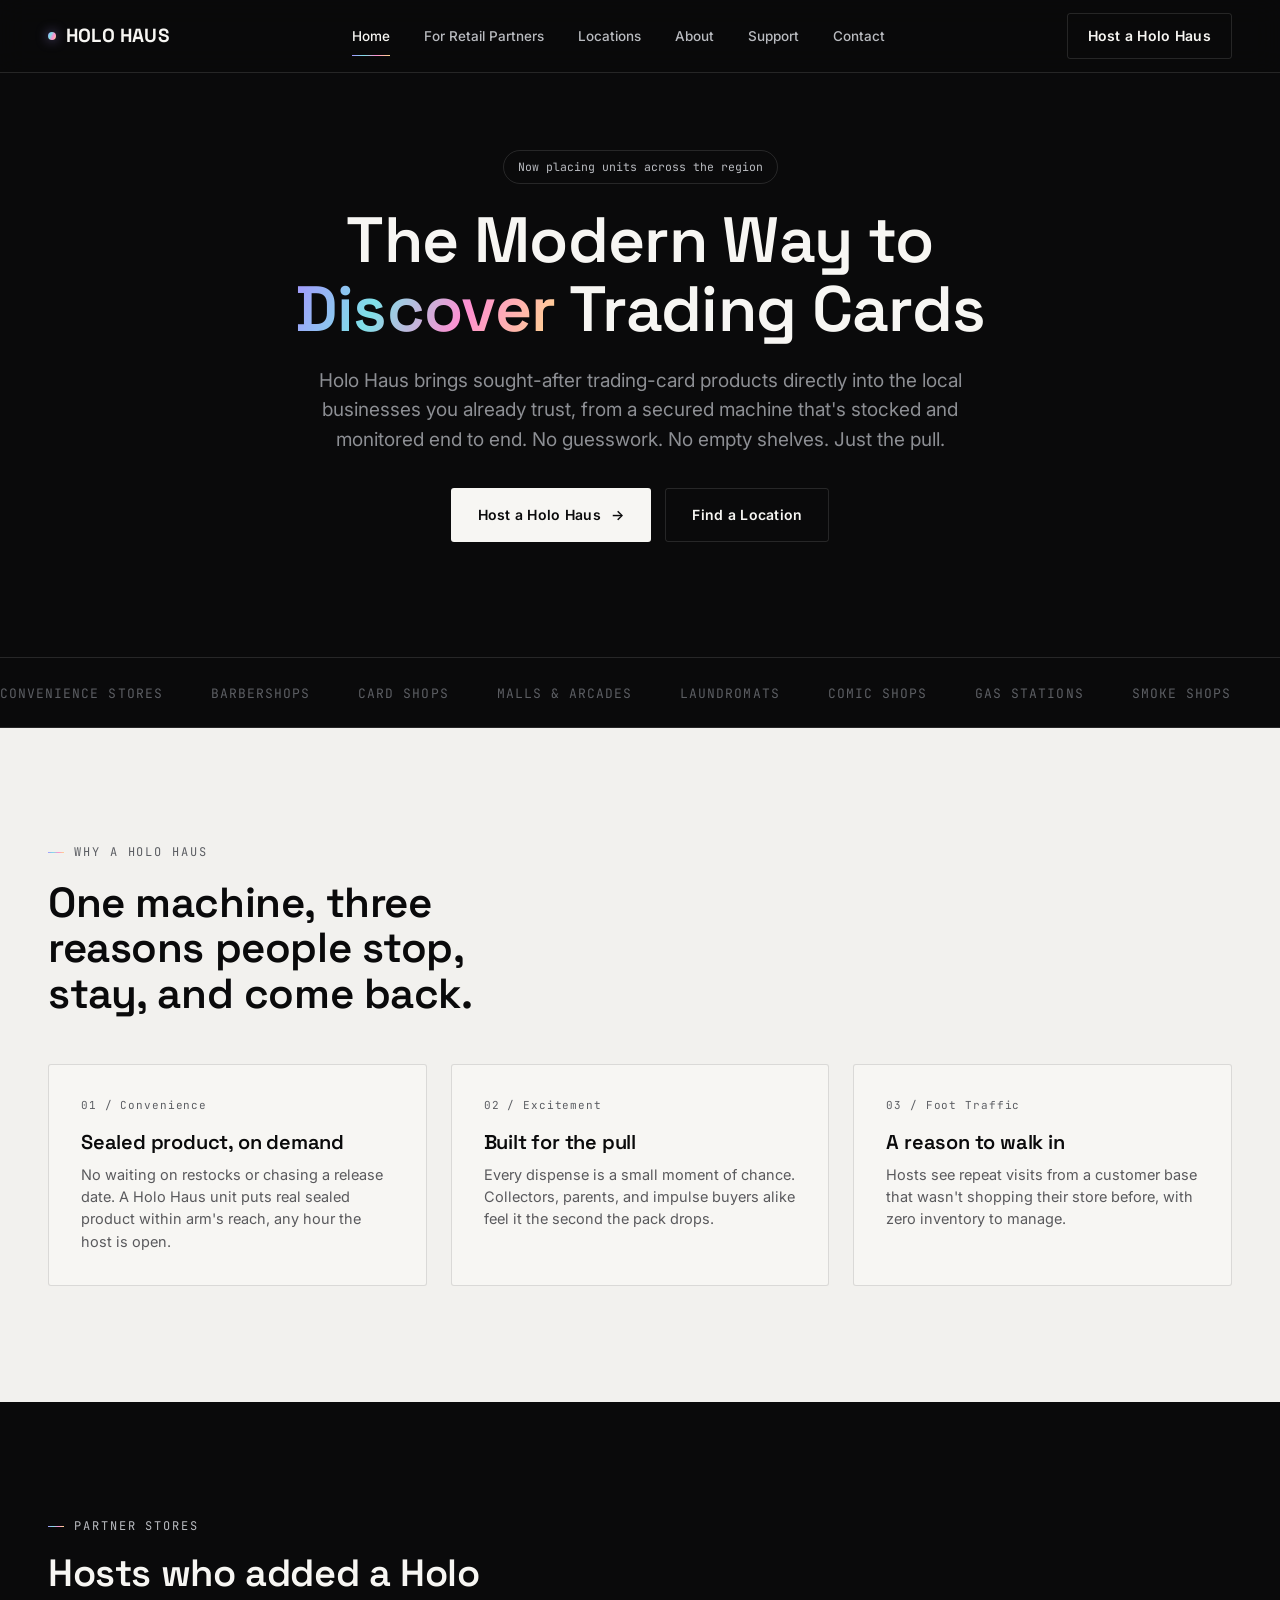
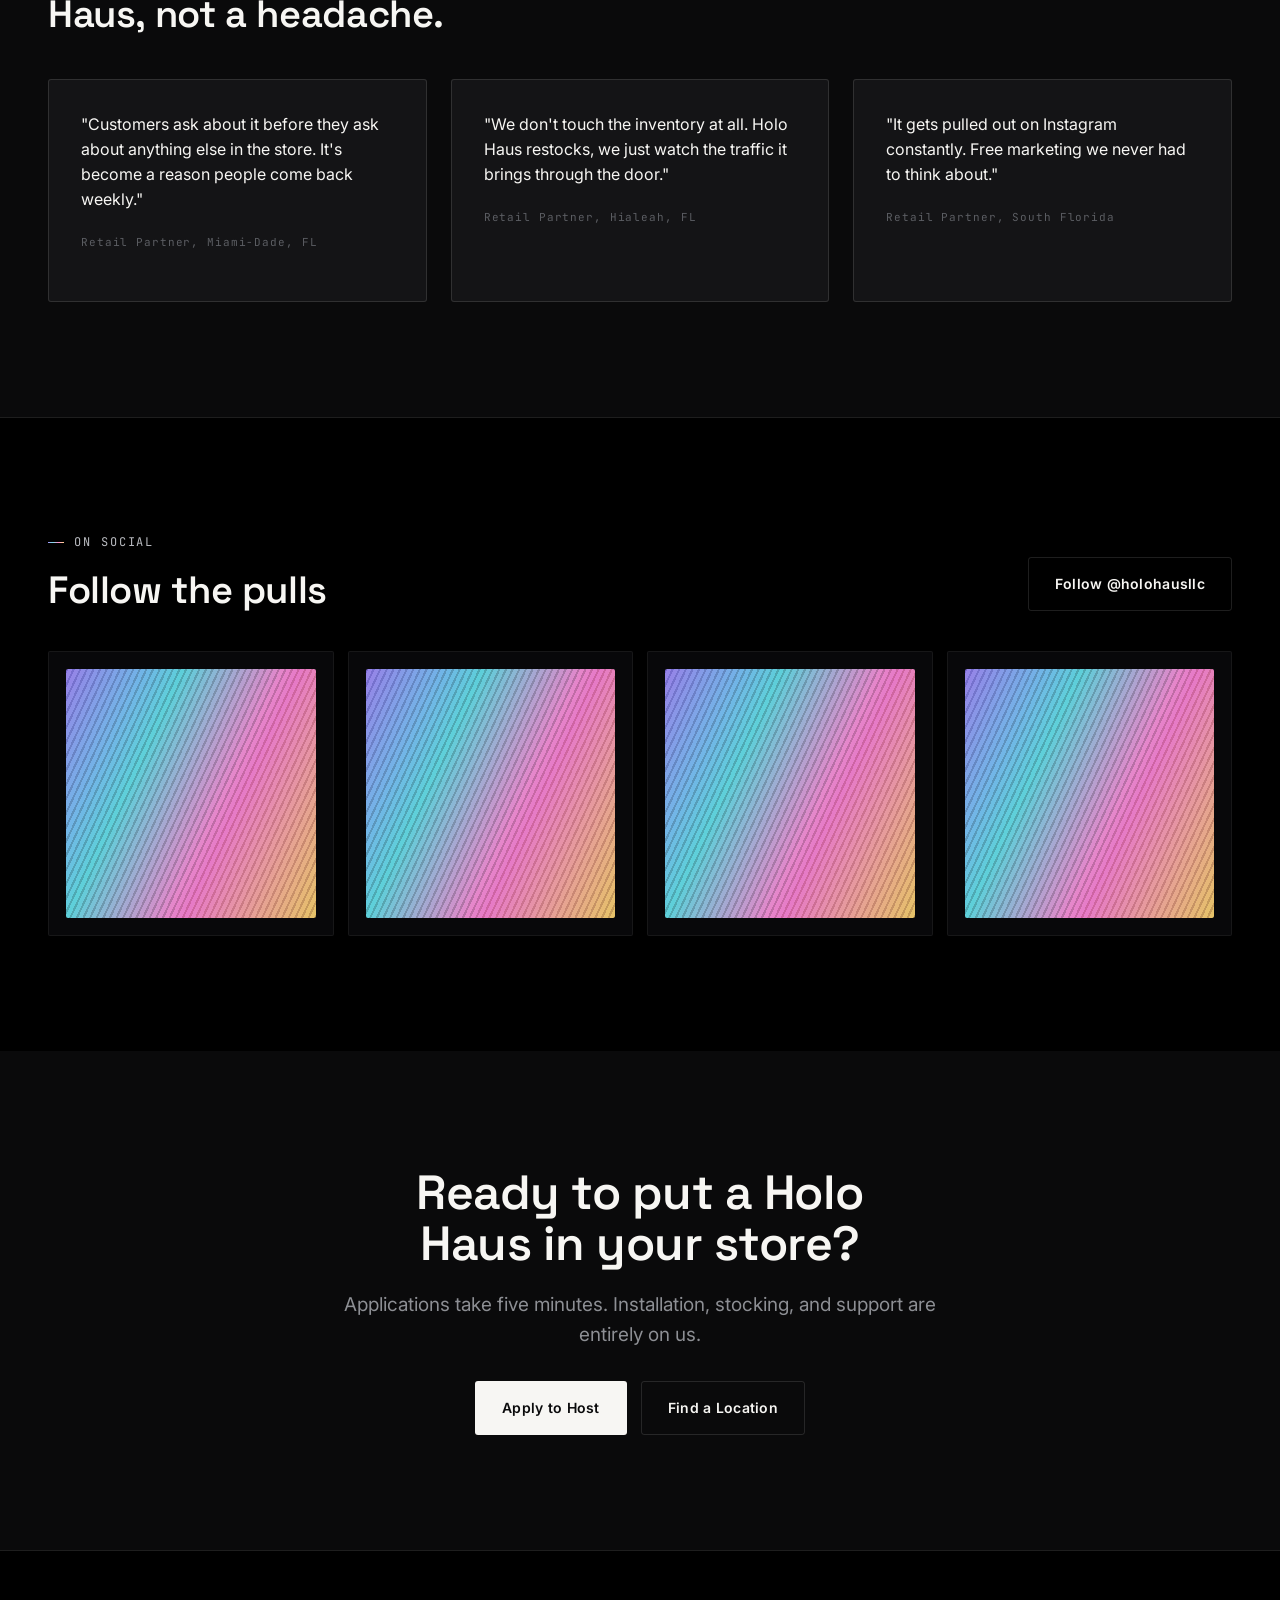
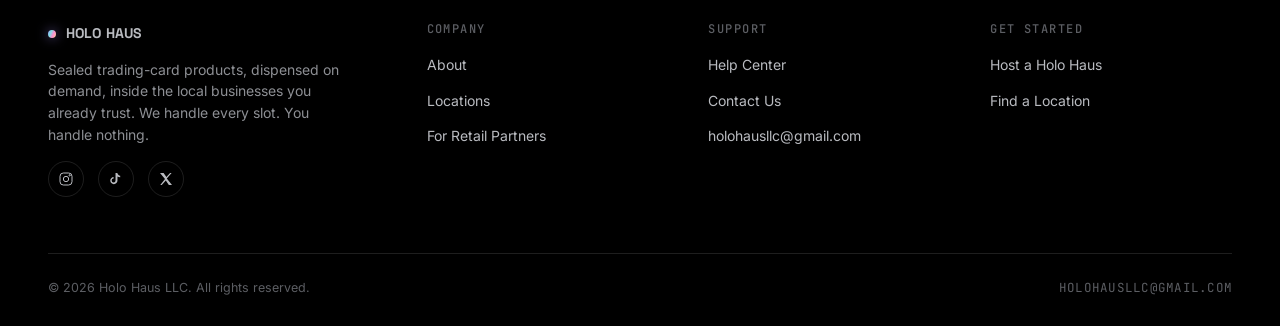
==== index.html @ e22b62ea "Add files via upload" ====
<!DOCTYPE html>
<html lang="en">
<head>
<meta charset="UTF-8">
<meta name="viewport" content="width=device-width, initial-scale=1.0">
<title>Holo Haus | The Modern Way to Discover Trading Cards</title>
<meta name="description" content="Holo Haus installs trading card game vending machines and secured display cases inside trusted local businesses. We handle inventory, restocking, marketing, and support, you host the excitement.">
<link rel="stylesheet" href="styles.css">
</head>
<body>

<header class="nav">
  <div class="container">
    <a href="index.html" class="logo"><span class="dot"></span>HOLO HAUS</a>
    <nav class="nav-links" id="navLinks">
      <a href="index.html" class="active">Home</a>
      <a href="retail-partners.html">For Retail Partners</a>
      <a href="locations.html">Locations</a>
      <a href="about.html">About</a>
      <a href="support.html">Support</a>
      <a href="contact.html">Contact</a>
    </nav>
    <div class="nav-cta">
      <a href="retail-partners.html" class="btn btn-ghost">Host a Holo Haus</a>
      <button class="nav-toggle" aria-label="Toggle menu" aria-expanded="false">
        <svg viewBox="0 0 24 24" fill="none" stroke="currentColor" stroke-width="1.6"><line x1="3" y1="6" x2="21" y2="6"/><line x1="3" y1="12" x2="21" y2="12"/><line x1="3" y1="18" x2="21" y2="18"/></svg>
      </button>
    </div>
  </div>
</header>

<!-- HERO -->
<section class="section" style="padding-top:150px;">
  <div class="container" style="max-width:840px; text-align:center;">
    <div class="reveal in" style="display:flex; flex-direction:column; align-items:center;">
      <div class="tag-pill">Now placing units across the region</div>
      <h1 style="font-size:clamp(38px,5.2vw,64px); margin-top:22px;">The Modern Way to <span class="grad-text">Discover</span> Trading Cards</h1>
      <p class="lede" style="margin-top:22px; text-align:center; max-width:56ch;">Holo Haus brings sought-after trading-card products directly into the local businesses you already trust, from a secured machine that's stocked and monitored end to end. No guesswork. No empty shelves. Just the pull.</p>
      <div class="btn-row" style="margin-top:34px; justify-content:center;">
        <a href="retail-partners.html" class="btn btn-primary">Host a Holo Haus <span class="btn-arrow">→</span></a>
        <a href="locations.html" class="btn btn-ghost">Find a Location</a>
      </div>
    </div>
  </div>
</section>

<div class="marquee">
  <div class="marquee-track">
    <span>Convenience Stores</span><span>Barbershops</span><span>Card Shops</span><span>Malls &amp; Arcades</span><span>Laundromats</span><span>Comic Shops</span><span>Gas Stations</span><span>Smoke Shops</span>
    <span>Convenience Stores</span><span>Barbershops</span><span>Card Shops</span><span>Malls &amp; Arcades</span><span>Laundromats</span><span>Comic Shops</span><span>Gas Stations</span><span>Smoke Shops</span>
  </div>
</div>

<!-- WHY HOLO HAUS -->
<section class="section section-light">
  <div class="container">
    <div class="eyebrow">Why a Holo Haus</div>
    <h2 style="font-size:clamp(28px,3.6vw,42px); max-width:16ch;">One machine, three reasons people stop, stay, and come back.</h2>
    <div class="grid-3 reveal" style="margin-top:48px;">
      <div class="foil-card">
        <span class="tag">01 / Convenience</span>
        <h3>Sealed product, on demand</h3>
        <p>No waiting on restocks or chasing a release date. A Holo Haus unit puts real sealed product within arm's reach, any hour the host is open.</p>
      </div>
      <div class="foil-card">
        <span class="tag">02 / Excitement</span>
        <h3>Built for the pull</h3>
        <p>Every dispense is a small moment of chance. Collectors, parents, and impulse buyers alike feel it the second the pack drops.</p>
      </div>
      <div class="foil-card">
        <span class="tag">03 / Foot Traffic</span>
        <h3>A reason to walk in</h3>
        <p>Hosts see repeat visits from a customer base that wasn't shopping their store before, with zero inventory to manage.</p>
      </div>
    </div>
  </div>
</section>

<!-- TESTIMONIALS -->
<section class="section">
  <div class="container">
    <div class="eyebrow">Partner stores</div>
    <h2 style="font-size:clamp(26px,3.2vw,38px); max-width:20ch;">Hosts who added a Holo Haus, not a headache.</h2>
    <div class="grid-3 reveal" style="margin-top:44px;">
      <div class="foil-card">
        <p style="font-size:16px; color:var(--white);">"Customers ask about it before they ask about anything else in the store. It's become a reason people come back weekly."</p>
        <div class="tag" style="margin-top:22px;">Retail Partner, Miami-Dade, FL</div>
      </div>
      <div class="foil-card">
        <p style="font-size:16px; color:var(--white);">"We don't touch the inventory at all. Holo Haus restocks, we just watch the traffic it brings through the door."</p>
        <div class="tag" style="margin-top:22px;">Retail Partner, Hialeah, FL</div>
      </div>
      <div class="foil-card">
        <p style="font-size:16px; color:var(--white);">"It gets pulled out on Instagram constantly. Free marketing we never had to think about."</p>
        <div class="tag" style="margin-top:22px;">Retail Partner, South Florida</div>
      </div>
    </div>
  </div>
</section>

<!-- SOCIAL -->
<section class="section section-deep hairline">
  <div class="container">
    <div style="display:flex; justify-content:space-between; align-items:flex-end; gap:24px; flex-wrap:wrap;">
      <div>
        <div class="eyebrow">On social</div>
        <h2 style="font-size:clamp(26px,3.2vw,38px);">Follow the pulls</h2>
      </div>
      <a href="https://www.instagram.com/holohausllc" target="_blank" rel="noopener" class="btn btn-ghost">Follow @holohausllc</a>
    </div>
    <div class="grid-4" style="margin-top:40px; gap:14px;">
      <div class="vend-slot" style="aspect-ratio:1;"><div class="card"></div></div>
      <div class="vend-slot" style="aspect-ratio:1;"><div class="card"></div></div>
      <div class="vend-slot" style="aspect-ratio:1;"><div class="card"></div></div>
      <div class="vend-slot" style="aspect-ratio:1;"><div class="card"></div></div>
    </div>
  </div>
</section>

<!-- CTA -->
<section class="section">
  <div class="container" style="text-align:center;">
    <h2 style="font-size:clamp(30px,4vw,48px); max-width:18ch; margin:0 auto;">Ready to put a Holo Haus in your store?</h2>
    <p class="lede" style="margin:20px auto 0; text-align:center;">Applications take five minutes. Installation, stocking, and support are entirely on us.</p>
    <div class="btn-row" style="justify-content:center; margin-top:32px;">
      <a href="retail-partners.html" class="btn btn-primary">Apply to Host</a>
      <a href="locations.html" class="btn btn-ghost">Find a Location</a>
    </div>
  </div>
</section>

<footer class="footer">
  <div class="container">
    <div class="footer-grid">
      <div class="footer-brand">
        <a href="index.html" class="logo"><span class="dot"></span>HOLO HAUS</a>
        <p>Sealed trading-card products, dispensed on demand, inside the local businesses you already trust. We handle every slot. You handle nothing.</p>
        <div class="footer-social">
          <a href="https://www.instagram.com/holohausllc" target="_blank" rel="noopener" aria-label="Instagram"><svg viewBox="0 0 24 24" fill="none" stroke="currentColor" stroke-width="1.5"><rect x="3" y="3" width="18" height="18" rx="5"/><circle cx="12" cy="12" r="4"/><circle cx="17.5" cy="6.5" r="1"/></svg></a>
          <a href="#" aria-label="TikTok"><svg viewBox="0 0 24 24" fill="currentColor"><path d="M14 3c.5 2.3 2 3.8 4.3 4v2.4c-1.5 0-2.9-.4-4.1-1.2v6.1c0 3-2.4 5.4-5.4 5.4S3.4 17.3 3.4 14.3c0-2.9 2.2-5.2 5-5.4v2.5a2.9 2.9 0 1 0 2.9 2.9V3H14z"/></svg></a>
          <a href="#" aria-label="X"><svg viewBox="0 0 24 24" fill="currentColor"><path d="M3 3l7.5 9.1L3.4 21h2.3l6-6.6 4.6 6.6H21l-7.8-9.6L20.4 3h-2.3l-5.5 6-4.2-6H3z"/></svg></a>
        </div>
      </div>
      <div>
        <h4>Company</h4>
        <ul>
          <li><a href="about.html">About</a></li>
          <li><a href="locations.html">Locations</a></li>
          <li><a href="retail-partners.html">For Retail Partners</a></li>
        </ul>
      </div>
      <div>
        <h4>Support</h4>
        <ul>
          <li><a href="support.html">Help Center</a></li>
          <li><a href="contact.html">Contact Us</a></li>
          <li><a href="mailto:holohausllc@gmail.com">holohausllc@gmail.com</a></li>
        </ul>
      </div>
      <div>
        <h4>Get Started</h4>
        <ul>
          <li><a href="retail-partners.html">Host a Holo Haus</a></li>
          <li><a href="locations.html">Find a Location</a></li>
        </ul>
      </div>
    </div>
    <div class="footer-bottom">
      <span>© 2026 Holo Haus LLC. All rights reserved.</span>
      <span class="mono">HOLOHAUSLLC@GMAIL.COM</span>
    </div>
  </div>
</footer>

<script src="script.js"></script>
</body>
</html>
---- styles.css ----
/* ============================================================
   HOLO HAUS Design System
   Black/white premium collectible-tech palette with
   holographic foil accents used sparingly as light, not color.
   ============================================================ */

@import url('https://fonts.googleapis.com/css2?family=Space+Grotesk:wght@400;500;600;700&family=Inter:wght@400;500;600&family=JetBrains+Mono:wght@400;500&display=swap');

:root{
  --black-deep:#000000;
  --black:#0a0a0b;
  --black-soft:#141416;
  --paper:#f2f1ee;
  --white:#f7f6f3;
  --chrome:#b9bbc0;
  --chrome-dim:#5c5e63;
  --ink-mute:#8d8f94;
  --line:rgba(247,246,243,0.12);
  --line-soft:rgba(10,10,11,0.12);

  --holo-1:#a693ff;
  --holo-2:#7fe0e8;
  --holo-3:#ff8fd1;
  --holo-4:#ffd98a;
  --holo-grad:linear-gradient(115deg,var(--holo-1) 0%,var(--holo-2) 32%,var(--holo-3) 64%,var(--holo-4) 100%);

  --radius:3px;
  --container:1240px;
  --ease:cubic-bezier(.16,.8,.24,1);
}

*{box-sizing:border-box;}
html{scroll-behavior:smooth;}
body{
  margin:0;
  background:var(--black);
  color:var(--white);
  font-family:'Inter',sans-serif;
  font-size:16px;
  line-height:1.55;
  -webkit-font-smoothing:antialiased;
}
img,svg{display:block;max-width:100%;}
a{color:inherit;text-decoration:none;}
ul{list-style:none;margin:0;padding:0;}
button{font-family:inherit;cursor:pointer;}
h1,h2,h3,h4{
  font-family:'Space Grotesk',sans-serif;
  margin:0;
  font-weight:600;
  letter-spacing:-0.01em;
  line-height:1.08;
}
p{margin:0;}

.mono{
  font-family:'JetBrains Mono',monospace;
  letter-spacing:0.02em;
}

@media (prefers-reduced-motion: reduce){
  *{animation-duration:0.001ms !important; animation-iteration-count:1 !important; transition-duration:0.001ms !important; scroll-behavior:auto !important;}
}

/* ---------- layout helpers ---------- */
.container{
  max-width:var(--container);
  margin:0 auto;
  padding:0 28px;
}
.section{
  padding:clamp(64px,9vw,132px) 0;
  position:relative;
}
.section-light{background:var(--paper); color:var(--black);}
.section-light h1,.section-light h2,.section-light h3{color:var(--black);}
.section-deep{background:var(--black-deep);}
.hairline{border-top:1px solid var(--line);}
.section-light + .section-light{border-top:1px solid var(--line-soft);}

.eyebrow{
  font-family:'JetBrains Mono',monospace;
  font-size:12px;
  letter-spacing:0.16em;
  text-transform:uppercase;
  color:var(--chrome);
  display:flex;
  align-items:center;
  gap:10px;
  margin-bottom:18px;
}
.section-light .eyebrow{color:var(--chrome-dim);}
.eyebrow::before{
  content:"";
  width:16px;height:1px;
  background:var(--holo-grad);
  display:inline-block;
}

.grad-text{
  background:var(--holo-grad);
  -webkit-background-clip:text;
  background-clip:text;
  color:transparent;
}

.lede{
  font-size:clamp(16px,1.6vw,19px);
  color:var(--ink-mute);
  max-width:52ch;
}
.section-light .lede{color:#4a4a4d;}

/* ---------- buttons ---------- */
.btn{
  display:inline-flex;
  align-items:center;
  gap:10px;
  padding:15px 26px;
  border-radius:var(--radius);
  font-size:14px;
  font-weight:600;
  letter-spacing:0.02em;
  border:1px solid transparent;
  transition:transform .35s var(--ease), background .35s, border-color .35s, color .35s;
  white-space:nowrap;
}
.btn:hover{transform:translateY(-2px);}
.btn-primary{
  background:var(--white);
  color:var(--black);
}
.btn-primary:hover{background:var(--holo-2);}
.btn-ghost{
  background:transparent;
  color:var(--white);
  border-color:var(--line);
}
.btn-ghost:hover{border-color:var(--chrome);}
.section-light .btn-ghost{color:var(--black); border-color:var(--line-soft);}
.section-light .btn-primary{background:var(--black); color:var(--white);}
.section-light .btn-primary:hover{background:var(--holo-1); color:var(--black);}

.btn-row{display:flex; gap:14px; flex-wrap:wrap;}
.btn-arrow{transition:transform .3s var(--ease);}
.btn:hover .btn-arrow{transform:translateX(3px);}

/* ---------- nav ---------- */
.nav{
  position:fixed; top:0; left:0; right:0; z-index:100;
  background:rgba(10,10,11,0.72);
  backdrop-filter:blur(14px);
  border-bottom:1px solid var(--line);
}
.nav .container{
  display:flex; align-items:center; justify-content:space-between;
  height:72px;
}
.logo{
  font-family:'Space Grotesk',sans-serif;
  font-weight:700;
  font-size:19px;
  letter-spacing:0.01em;
  display:flex; align-items:center; gap:10px;
}
.logo .dot{
  width:8px;height:8px;border-radius:50%;
  background:var(--holo-grad);
  box-shadow:0 0 12px rgba(166,147,255,0.6);
}
.nav-links{display:flex; align-items:center; gap:34px;}
.nav-links a{
  font-size:13.5px; font-weight:500; color:var(--chrome);
  position:relative; padding:4px 0;
  transition:color .25s;
}
.nav-links a:hover, .nav-links a.active{color:var(--white);}
.nav-links a.active::after{
  content:""; position:absolute; left:0; right:0; bottom:-6px; height:1px;
  background:var(--holo-grad);
}
.nav-cta{display:flex; align-items:center; gap:16px;}
.nav .btn{padding:11px 20px;}
.nav-toggle{display:none; background:none; border:none; color:var(--white); padding:8px;}
.nav-toggle svg{width:22px;height:22px;}

@media (max-width:920px){
  .nav-links{
    position:fixed; inset:72px 0 0 0; background:var(--black-deep);
    flex-direction:column; align-items:flex-start; gap:0;
    padding:12px 28px 28px;
    transform:translateY(-8px);
    opacity:0; pointer-events:none;
    transition:opacity .3s var(--ease), transform .3s var(--ease);
    border-top:1px solid var(--line);
  }
  .nav-links.open{opacity:1; pointer-events:auto; transform:translateY(0);}
  .nav-links a{width:100%; padding:15px 0; border-bottom:1px solid var(--line); font-size:16px;}
  .nav-toggle{display:block;}
  .nav-cta .btn-ghost{display:none;}
}

/* ---------- footer ---------- */
.footer{
  background:var(--black-deep);
  border-top:1px solid var(--line);
  padding:72px 0 28px;
}
.footer-grid{
  display:grid;
  grid-template-columns:1.4fr 1fr 1fr 1fr;
  gap:40px;
  padding-bottom:56px;
}
.footer-brand p{color:var(--ink-mute); font-size:14px; max-width:34ch; margin-top:14px;}
.footer h4{
  font-family:'JetBrains Mono',monospace; font-size:12px;
  letter-spacing:0.12em; text-transform:uppercase; color:var(--chrome-dim);
  margin-bottom:16px; font-weight:500;
}
.footer ul li{margin-bottom:11px;}
.footer a{font-size:14px; color:var(--chrome); transition:color .2s;}
.footer a:hover{color:var(--white);}
.footer-social{display:flex; gap:14px; margin-top:16px;}
.footer-social a{
  width:36px;height:36px; display:flex; align-items:center; justify-content:center;
  border:1px solid var(--line); border-radius:50%; transition:border-color .2s, background .2s;
}
.footer-social a:hover{border-color:var(--chrome); background:var(--black-soft);}
.footer-social svg{width:16px;height:16px;}
.footer-bottom{
  display:flex; justify-content:space-between; align-items:center;
  padding-top:24px; border-top:1px solid var(--line);
  font-size:12.5px; color:var(--chrome-dim); flex-wrap:wrap; gap:10px;
}
@media (max-width:820px){
  .footer-grid{grid-template-columns:1fr 1fr; row-gap:36px;}
}
@media (max-width:520px){
  .footer-grid{grid-template-columns:1fr;}
}

/* ---------- hero vending illustration (signature element) ---------- */
.vend-unit{
  position:relative;
  background:linear-gradient(180deg,#0e0e10,#000);
  border:1px solid var(--line);
  border-radius:6px;
  padding:14px;
  box-shadow:0 60px 120px -40px rgba(0,0,0,0.8);
}
.vend-unit::before{
  content:"";
  position:absolute; inset:0;
  border-radius:6px;
  padding:1px;
  background:linear-gradient(135deg, rgba(255,255,255,0.18), rgba(255,255,255,0) 40%);
  -webkit-mask:linear-gradient(#000 0 0) content-box, linear-gradient(#000 0 0);
  -webkit-mask-composite:xor; mask-composite:exclude;
  pointer-events:none;
}
.vend-grid{
  display:grid;
  grid-template-columns:repeat(4,1fr);
  gap:8px;
}
.vend-slot{
  aspect-ratio:0.7;
  border-radius:2px;
  position:relative;
  overflow:hidden;
  background:#08080a;
  border:1px solid rgba(255,255,255,0.06);
}
.vend-slot .card{
  position:absolute; inset:6%;
  border-radius:2px;
  background:var(--holo-grad);
  opacity:0.9;
  filter:saturate(1.3);
}
.vend-slot .card::after{
  content:"";
  position:absolute; inset:0;
  background:repeating-linear-gradient(115deg, rgba(0,0,0,0.18) 0 2px, transparent 2px 6px);
  mix-blend-mode:multiply;
}
.vend-slot .code{
  position:absolute; bottom:4px; left:5px;
  font-family:'JetBrains Mono',monospace;
  font-size:8px; color:rgba(255,255,255,0.55);
  letter-spacing:0.05em;
}
.vend-slot.empty{background:#0c0c0e;}
.vend-slot.empty .card{display:none;}
.vend-slot.empty::after{
  content:"·"; position:absolute; inset:0; display:flex; align-items:center; justify-content:center;
  color:var(--chrome-dim); font-size:18px;
}
.vend-glass{
  position:absolute; inset:14px;
  background:linear-gradient(120deg, rgba(255,255,255,0.06) 0%, rgba(255,255,255,0) 30%, rgba(255,255,255,0.03) 55%, rgba(255,255,255,0) 80%);
  pointer-events:none;
}
.vend-scan{
  position:absolute; left:14px; right:14px; height:40%;
  background:linear-gradient(180deg, rgba(255,255,255,0.09), rgba(255,255,255,0));
  animation:scan 7s ease-in-out infinite;
  pointer-events:none;
}
@keyframes scan{
  0%,100%{ top:0; opacity:0;}
  8%{opacity:1;}
  50%{ top:60%; opacity:0.5;}
  92%{opacity:1;}
}
.vend-base{
  margin-top:10px;
  height:46px;
  border-radius:2px;
  background:linear-gradient(180deg,#111113,#000);
  border:1px solid rgba(255,255,255,0.06);
  display:flex; align-items:center; justify-content:space-between;
  padding:0 14px;
}
.vend-base .led{
  width:6px;height:6px;border-radius:50%;
  background:#7fe0e8; box-shadow:0 0 8px #7fe0e8;
  animation:blink 2.6s ease-in-out infinite;
}
@keyframes blink{0%,100%{opacity:1;}50%{opacity:0.3;}}
.vend-base .slot-out{
  width:64px; height:14px; border-radius:2px;
  background:#000; border:1px solid rgba(255,255,255,0.1);
}

/* ---------- foil card component (signature, reused site-wide) ---------- */
.foil-card{
  position:relative;
  background:var(--black-soft);
  border:1px solid var(--line);
  border-radius:var(--radius);
  padding:32px;
  overflow:hidden;
  transition:border-color .4s var(--ease), transform .4s var(--ease);
}
.foil-card::before{
  content:"";
  position:absolute; inset:-40%;
  background:var(--holo-grad);
  opacity:0;
  transform:translateX(-30%) rotate(8deg);
  filter:blur(30px);
  transition:opacity .5s var(--ease);
  pointer-events:none;
}
.foil-card:hover{border-color:rgba(255,255,255,0.28); transform:translateY(-4px);}
.foil-card:hover::before{opacity:0.16;}
.foil-card > *{position:relative; z-index:1;}
.foil-card .tag{
  font-family:'JetBrains Mono',monospace; font-size:11px; color:var(--chrome-dim);
  letter-spacing:0.08em; margin-bottom:18px; display:block;
}
.foil-card h3{font-size:20px; margin-bottom:10px;}
.foil-card p{color:var(--ink-mute); font-size:14.5px;}

.section-light .foil-card{background:var(--white); border-color:var(--line-soft);}
.section-light .foil-card p{color:#5a5a5d;}
.section-light .foil-card:hover{border-color:rgba(0,0,0,0.2);}

/* ---------- grids ---------- */
.grid-3{display:grid; grid-template-columns:repeat(3,1fr); gap:24px;}
.grid-2{display:grid; grid-template-columns:1fr 1fr; gap:24px;}
.grid-4{display:grid; grid-template-columns:repeat(4,1fr); gap:20px;}
@media (max-width:920px){
  .grid-3{grid-template-columns:1fr 1fr;}
  .grid-4{grid-template-columns:1fr 1fr;}
}
@media (max-width:640px){
  .grid-3,.grid-2,.grid-4{grid-template-columns:1fr;}
}

/* ---------- header block shared across pages ---------- */
.page-head{
  padding:168px 0 56px;
  border-bottom:1px solid var(--line);
}
.page-head h1{font-size:clamp(34px,5vw,58px);}
.page-head .lede{margin-top:18px;}

/* ---------- stat / LED ticker bar ---------- */
.led-bar{
  display:grid; grid-template-columns:repeat(4,1fr);
  border:1px solid var(--line); border-radius:var(--radius); overflow:hidden;
}
.led-bar .stat{
  padding:26px 22px; border-right:1px solid var(--line);
  background:var(--black-soft);
}
.led-bar .stat:last-child{border-right:none;}
.led-bar .stat .num{
  font-family:'JetBrains Mono',monospace; font-size:clamp(24px,3vw,34px);
  color:var(--white); font-weight:500;
}
.led-bar .stat .lbl{
  font-family:'JetBrains Mono',monospace; font-size:11px; color:var(--chrome-dim);
  letter-spacing:0.1em; text-transform:uppercase; margin-top:6px;
}
@media (max-width:820px){
  .led-bar{grid-template-columns:1fr 1fr;}
  .led-bar .stat:nth-child(2){border-right:none;}
}
@media (max-width:520px){
  .led-bar{grid-template-columns:1fr;}
  .led-bar .stat{border-right:none !important; border-bottom:1px solid var(--line);}
}

/* ---------- numbered process ---------- */
.process{display:grid; grid-template-columns:repeat(3,1fr); gap:0; border:1px solid var(--line); border-radius:var(--radius); overflow:hidden;}
.process .step{padding:36px 30px; border-right:1px solid var(--line); background:var(--black-soft);}
.process .step:last-child{border-right:none;}
.process .num{font-family:'JetBrains Mono',monospace; font-size:13px; color:var(--chrome-dim);}
.process h3{margin-top:14px; font-size:19px;}
.process p{margin-top:10px; color:var(--ink-mute); font-size:14.5px;}
@media (max-width:820px){
  .process{grid-template-columns:1fr;}
  .process .step{border-right:none; border-bottom:1px solid var(--line);}
  .process .step:last-child{border-bottom:none;}
}

/* ---------- forms ---------- */
.form-panel{
  background:var(--black-soft);
  border:1px solid var(--line);
  border-radius:var(--radius);
  padding:clamp(24px,4vw,48px);
}
.section-light .form-panel{background:var(--white); border-color:var(--line-soft);}
.field-row{display:grid; grid-template-columns:1fr 1fr; gap:18px;}
@media (max-width:640px){.field-row{grid-template-columns:1fr;}}
.field{margin-bottom:20px;}
.field label{
  display:block; font-family:'JetBrains Mono',monospace; font-size:11.5px;
  letter-spacing:0.06em; text-transform:uppercase; color:var(--chrome-dim); margin-bottom:9px;
}
.field input, .field select, .field textarea{
  width:100%; background:transparent; border:1px solid var(--line);
  border-radius:2px; padding:13px 14px; color:var(--white); font-family:'Inter',sans-serif;
  font-size:14.5px; transition:border-color .25s;
}
.section-light .field input, .section-light .field select, .section-light .field textarea{
  color:var(--black); border-color:var(--line-soft);
}
.field input:focus, .field select:focus, .field textarea:focus{
  outline:none; border-color:var(--chrome);
}
.field textarea{resize:vertical; min-height:110px;}
.form-note{font-size:12.5px; color:var(--chrome-dim); margin-top:16px;}
.form-success{
  display:none; padding:18px 20px; border:1px solid rgba(127,224,232,0.4);
  background:rgba(127,224,232,0.06); border-radius:2px; font-size:14px; margin-top:18px;
}
.form-success.show{display:block;}

/* ---------- misc ---------- */
.divider-fade{height:1px; background:linear-gradient(90deg, transparent, var(--line), transparent); border:none; margin:0;}
.tag-pill{
  display:inline-flex; align-items:center; gap:8px;
  border:1px solid var(--line); border-radius:20px; padding:7px 14px;
  font-family:'JetBrains Mono',monospace; font-size:11.5px; color:var(--chrome);
}
.section-light .tag-pill{border-color:var(--line-soft); color:var(--chrome-dim);}

.reveal{opacity:0; transform:translateY(18px); transition:opacity .7s var(--ease), transform .7s var(--ease);}
.reveal.in{opacity:1; transform:translateY(0);}

.two-col{display:grid; grid-template-columns:1fr 1fr; gap:56px; align-items:center;}
@media (max-width:900px){.two-col{grid-template-columns:1fr; gap:36px;}}

.marquee{
  overflow:hidden; border-top:1px solid var(--line); border-bottom:1px solid var(--line);
  padding:22px 0; white-space:nowrap;
}
.marquee-track{display:inline-flex; gap:48px; animation:marquee 28s linear infinite;}
.marquee span{
  font-family:'JetBrains Mono',monospace; font-size:13px; color:var(--chrome-dim);
  letter-spacing:0.08em; text-transform:uppercase;
}
@keyframes marquee{from{transform:translateX(0);} to{transform:translateX(-50%);}}
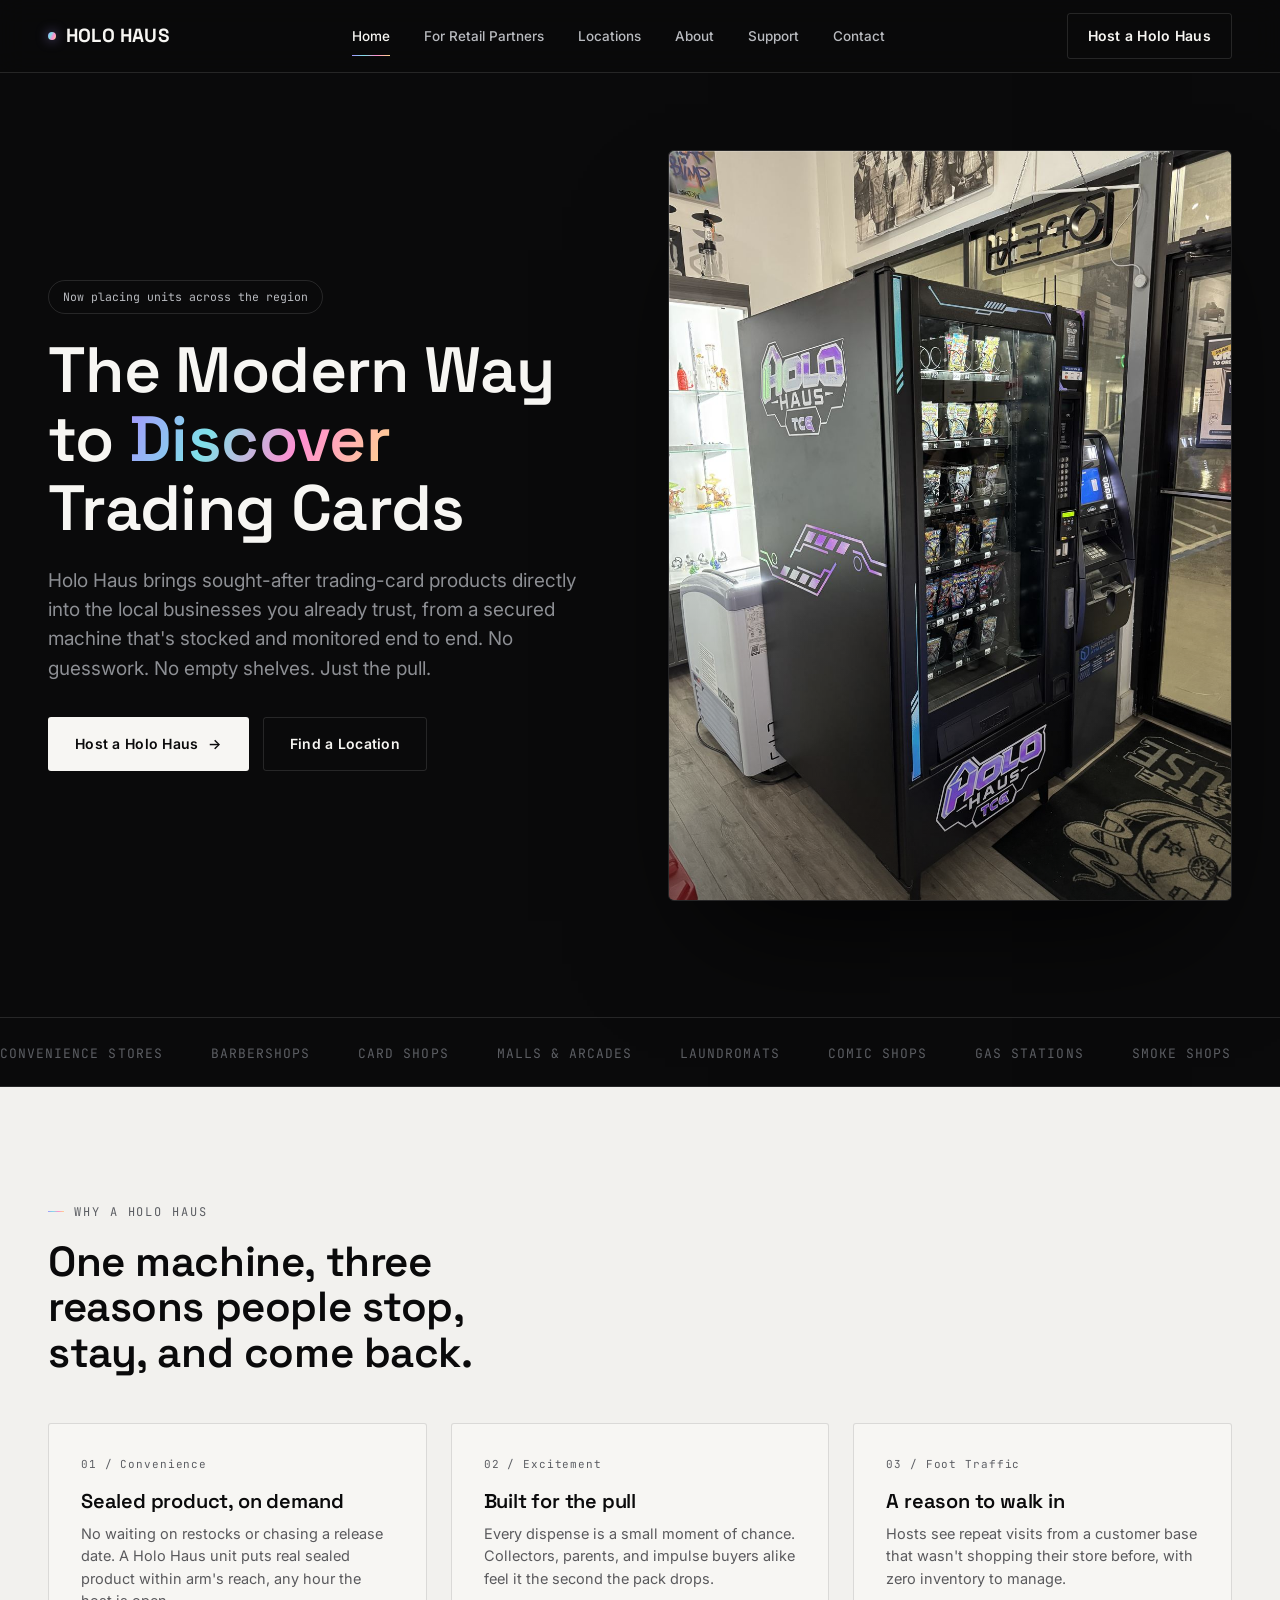
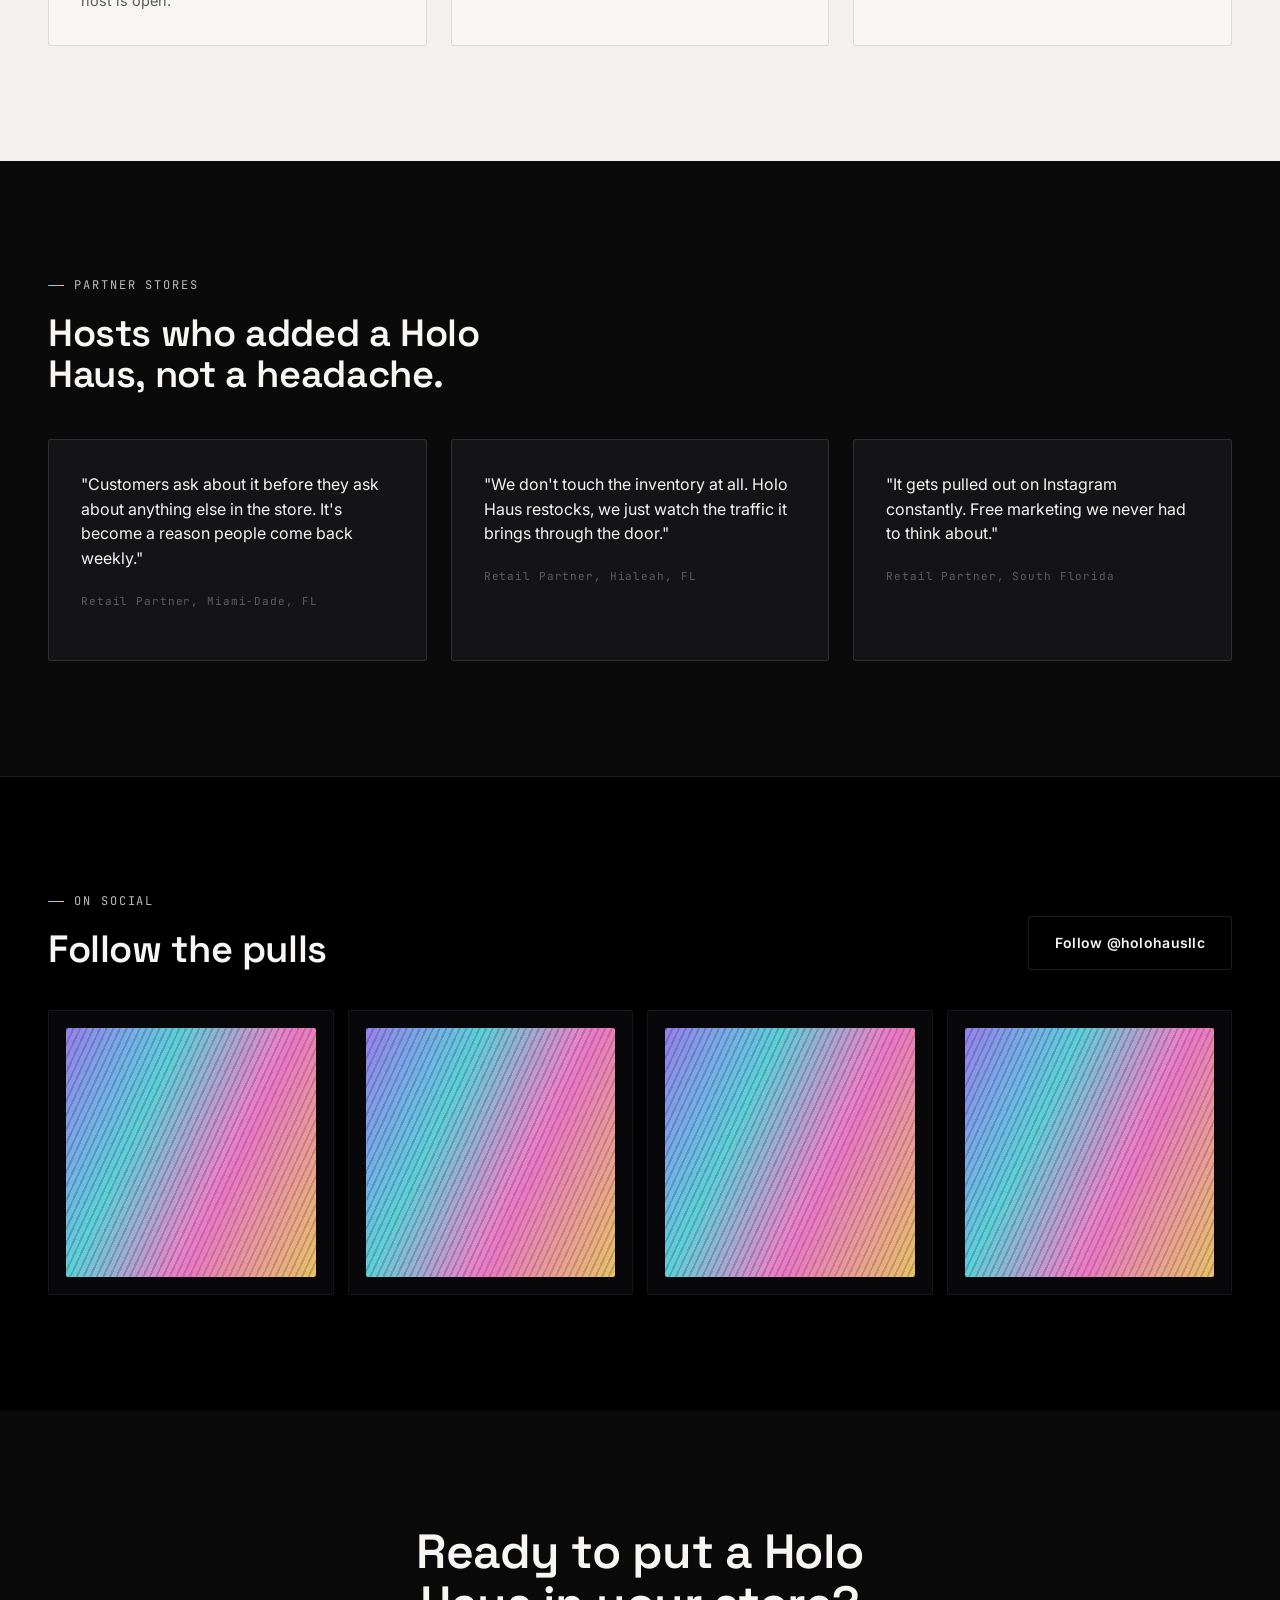
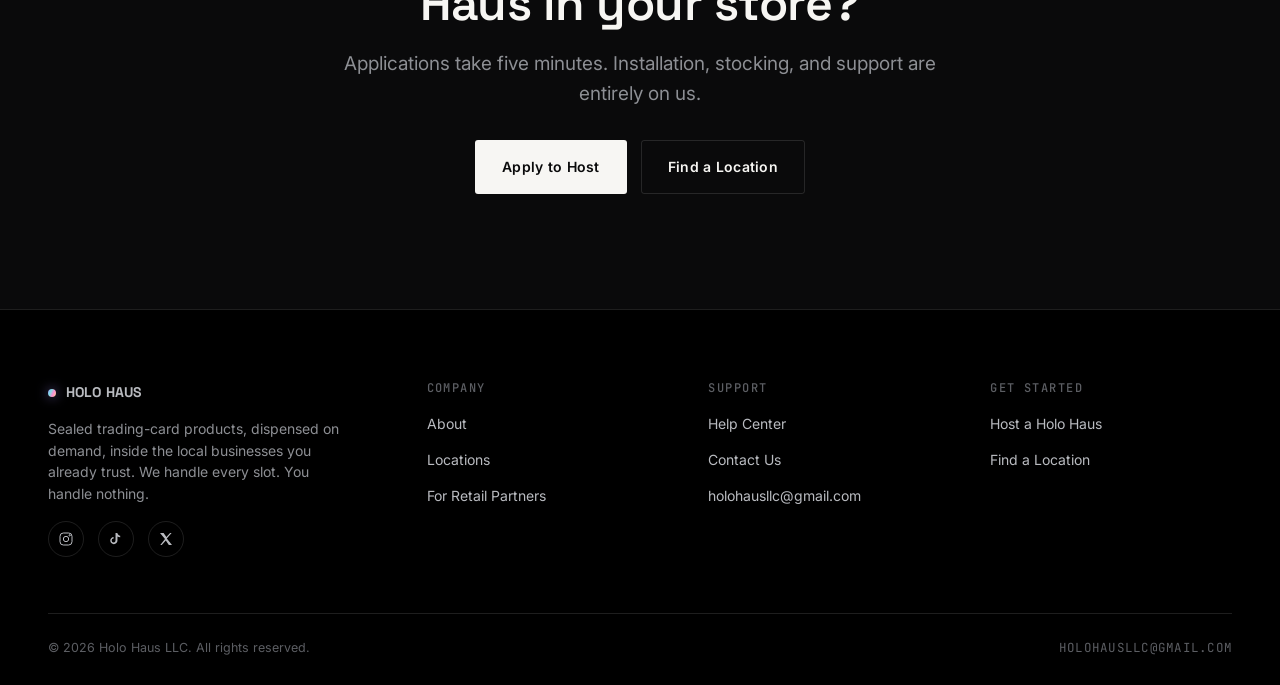
==== commit 07b11de3: "Add files via upload" ====
--- a/index.html
+++ b/index.html
@@ -31,14 +31,21 @@
 
 <!-- HERO -->
 <section class="section" style="padding-top:150px;">
-  <div class="container" style="max-width:840px; text-align:center;">
-    <div class="reveal in" style="display:flex; flex-direction:column; align-items:center;">
-      <div class="tag-pill">Now placing units across the region</div>
-      <h1 style="font-size:clamp(38px,5.2vw,64px); margin-top:22px;">The Modern Way to <span class="grad-text">Discover</span> Trading Cards</h1>
-      <p class="lede" style="margin-top:22px; text-align:center; max-width:56ch;">Holo Haus brings sought-after trading-card products directly into the local businesses you already trust, from a secured machine that's stocked and monitored end to end. No guesswork. No empty shelves. Just the pull.</p>
-      <div class="btn-row" style="margin-top:34px; justify-content:center;">
-        <a href="retail-partners.html" class="btn btn-primary">Host a Holo Haus <span class="btn-arrow">→</span></a>
-        <a href="locations.html" class="btn btn-ghost">Find a Location</a>
+  <div class="container">
+    <div class="two-col hero-col">
+      <div class="reveal in">
+        <div class="tag-pill">Now placing units across the region</div>
+        <h1 style="font-size:clamp(38px,5.2vw,64px); margin-top:22px;">The Modern Way to <span class="grad-text">Discover</span> Trading Cards</h1>
+        <p class="lede" style="margin-top:22px;">Holo Haus brings sought-after trading-card products directly into the local businesses you already trust, from a secured machine that's stocked and monitored end to end. No guesswork. No empty shelves. Just the pull.</p>
+        <div class="btn-row" style="margin-top:34px;">
+          <a href="retail-partners.html" class="btn btn-primary">Host a Holo Haus <span class="btn-arrow">→</span></a>
+          <a href="locations.html" class="btn btn-ghost">Find a Location</a>
+        </div>
+      </div>
+      <div class="reveal in">
+        <div class="hero-photo">
+          <img src="images/machine-hero.jpeg" alt="A Holo Haus trading card vending machine installed inside a retail store" loading="eager">
+        </div>
       </div>
     </div>
   </div>
--- a/styles.css
+++ b/styles.css
@@ -240,7 +240,44 @@
   .footer-grid{grid-template-columns:1fr;}
 }
 
-/* ---------- hero vending illustration (signature element) ---------- */
+/* ---------- hero photo ---------- */
+.hero-photo{
+  position:relative;
+  border-radius:6px;
+  overflow:hidden;
+  border:1px solid var(--line);
+  box-shadow:0 60px 120px -40px rgba(0,0,0,0.8);
+}
+.hero-photo::before{
+  content:"";
+  position:absolute; inset:0;
+  border-radius:6px;
+  padding:1px;
+  background:linear-gradient(135deg, rgba(255,255,255,0.22), rgba(255,255,255,0) 40%);
+  -webkit-mask:linear-gradient(#000 0 0) content-box, linear-gradient(#000 0 0);
+  -webkit-mask-composite:xor; mask-composite:exclude;
+  pointer-events:none;
+  z-index:2;
+}
+.hero-photo::after{
+  content:"";
+  position:absolute; inset:0;
+  background:linear-gradient(180deg, rgba(0,0,0,0) 55%, rgba(0,0,0,0.35) 100%);
+  pointer-events:none;
+  z-index:1;
+}
+.hero-photo img{
+  width:100%; height:100%;
+  display:block;
+  object-fit:cover;
+  aspect-ratio:3/4;
+}
+@media (max-width:900px){
+  .hero-col{gap:32px;}
+  .hero-photo img{aspect-ratio:4/5;}
+}
+
+/* ---------- vending hero illustration (signature element) ---------- */
 .vend-unit{
   position:relative;
   background:linear-gradient(180deg,#0e0e10,#000);
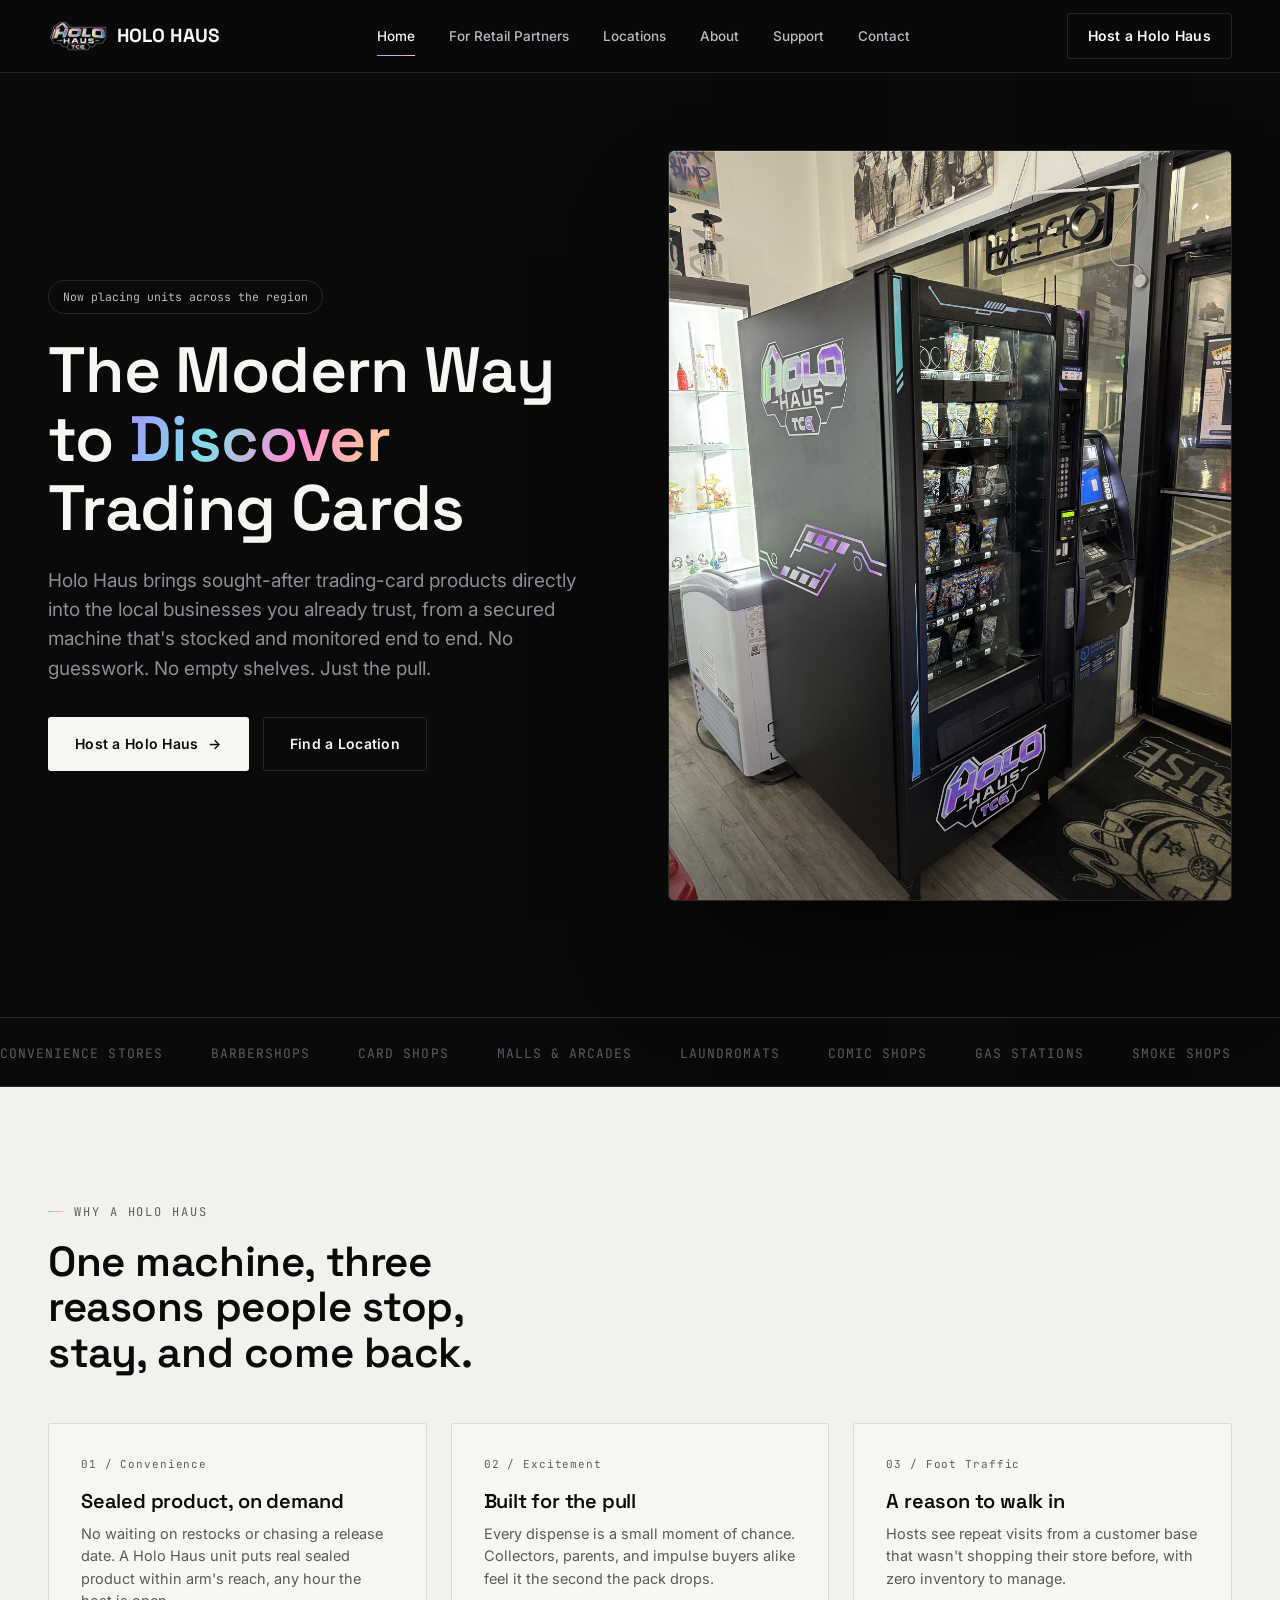
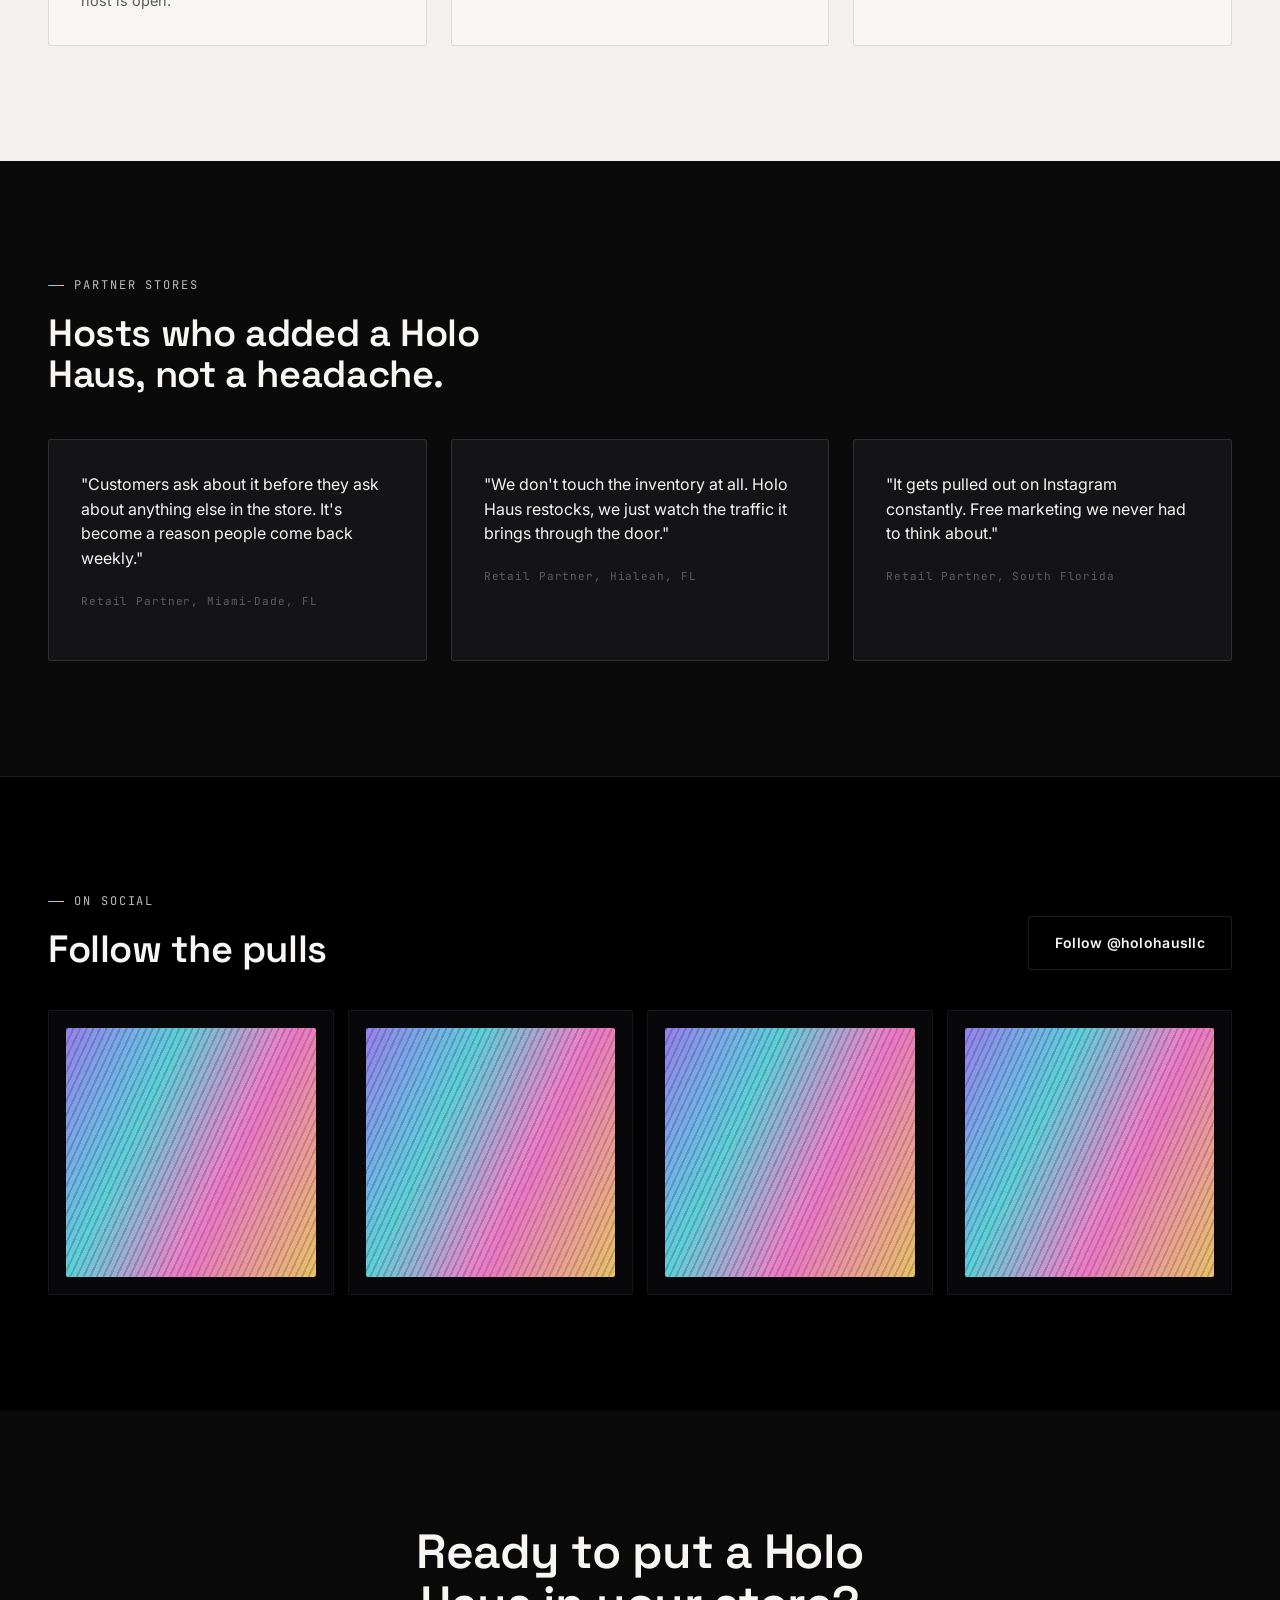
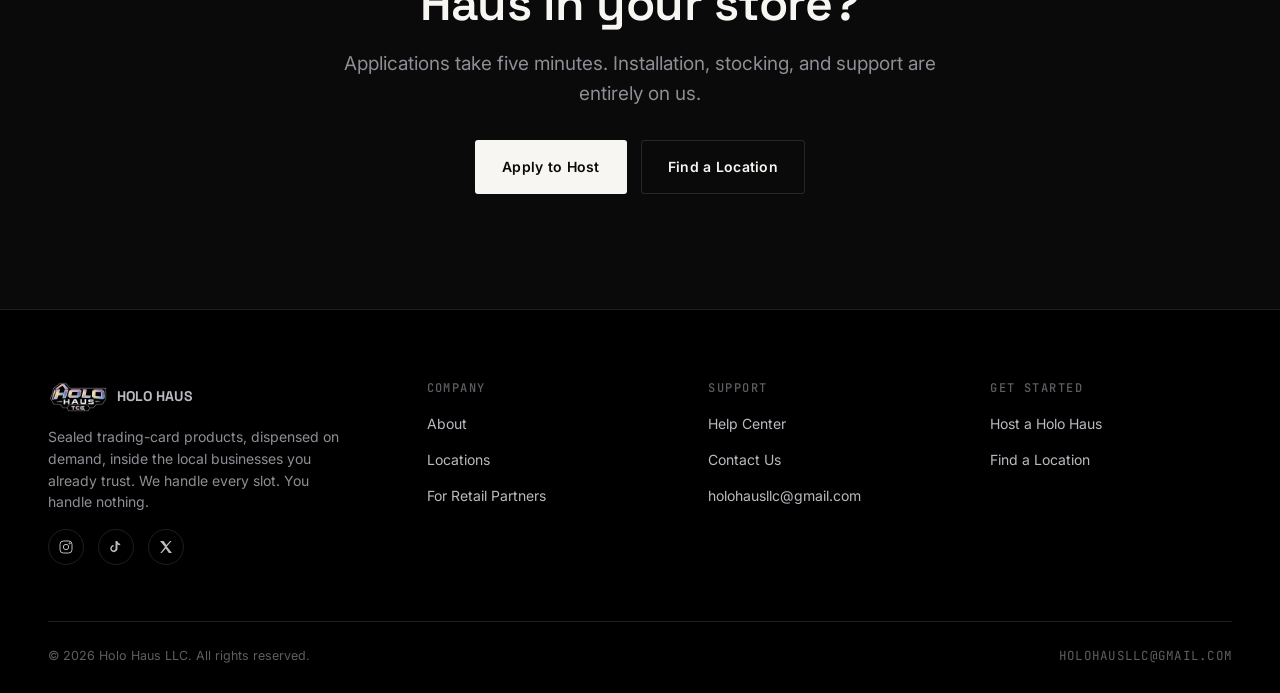
==== commit dee0032b: "Add files via upload" ====
--- a/index.html
+++ b/index.html
@@ -11,7 +11,7 @@
 
 <header class="nav">
   <div class="container">
-    <a href="index.html" class="logo"><span class="dot"></span>HOLO HAUS</a>
+    <a href="index.html" class="logo"><img src="images/logo.png" alt="Holo Haus TCG logo" class="logo-mark">HOLO HAUS</a>
     <nav class="nav-links" id="navLinks">
       <a href="index.html" class="active">Home</a>
       <a href="retail-partners.html">For Retail Partners</a>
@@ -140,7 +140,7 @@
   <div class="container">
     <div class="footer-grid">
       <div class="footer-brand">
-        <a href="index.html" class="logo"><span class="dot"></span>HOLO HAUS</a>
+        <a href="index.html" class="logo"><img src="images/logo.png" alt="Holo Haus TCG logo" class="logo-mark">HOLO HAUS</a>
         <p>Sealed trading-card products, dispensed on demand, inside the local businesses you already trust. We handle every slot. You handle nothing.</p>
         <div class="footer-social">
           <a href="https://www.instagram.com/holohausllc" target="_blank" rel="noopener" aria-label="Instagram"><svg viewBox="0 0 24 24" fill="none" stroke="currentColor" stroke-width="1.5"><rect x="3" y="3" width="18" height="18" rx="5"/><circle cx="12" cy="12" r="4"/><circle cx="17.5" cy="6.5" r="1"/></svg></a>
--- a/styles.css
+++ b/styles.css
@@ -162,6 +162,11 @@
   font-size:19px;
   letter-spacing:0.01em;
   display:flex; align-items:center; gap:10px;
+}
+.logo-mark{
+  height:30px;
+  width:auto;
+  display:block;
 }
 .logo .dot{
   width:8px;height:8px;border-radius:50%;
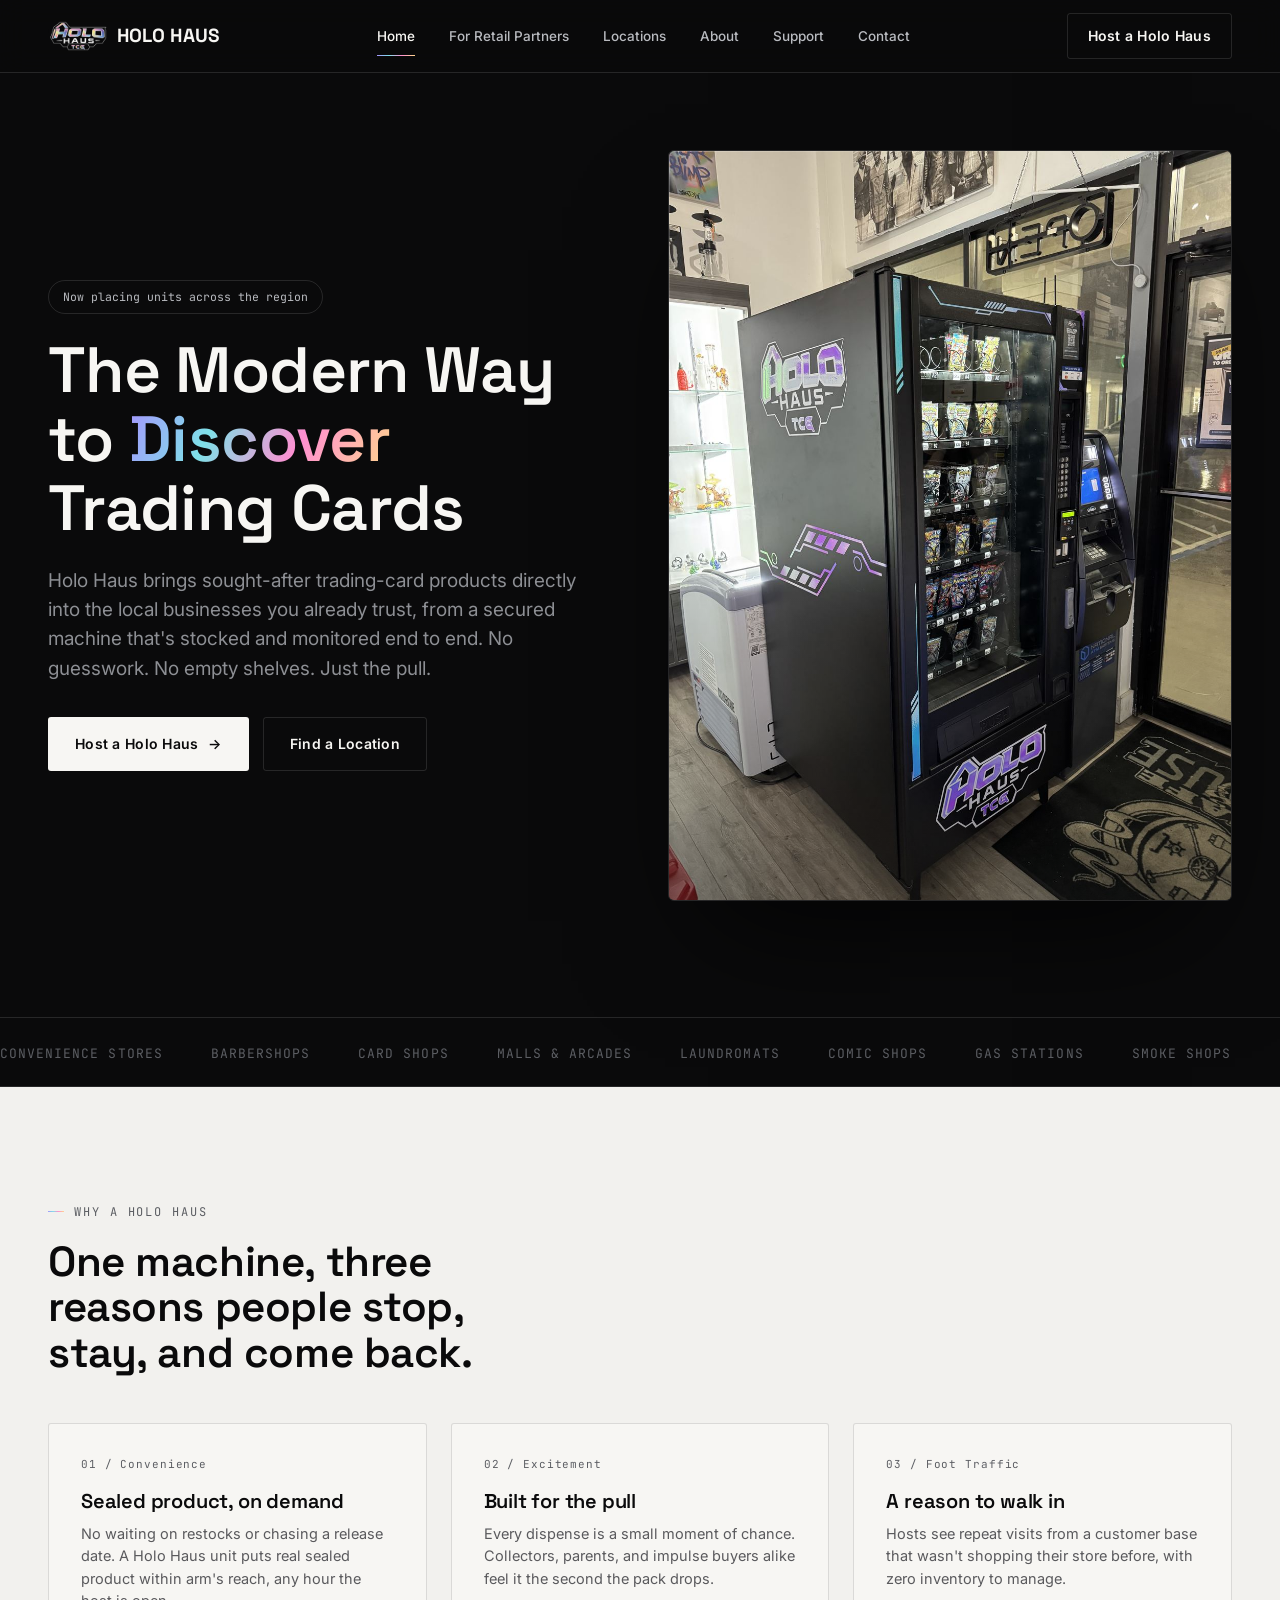
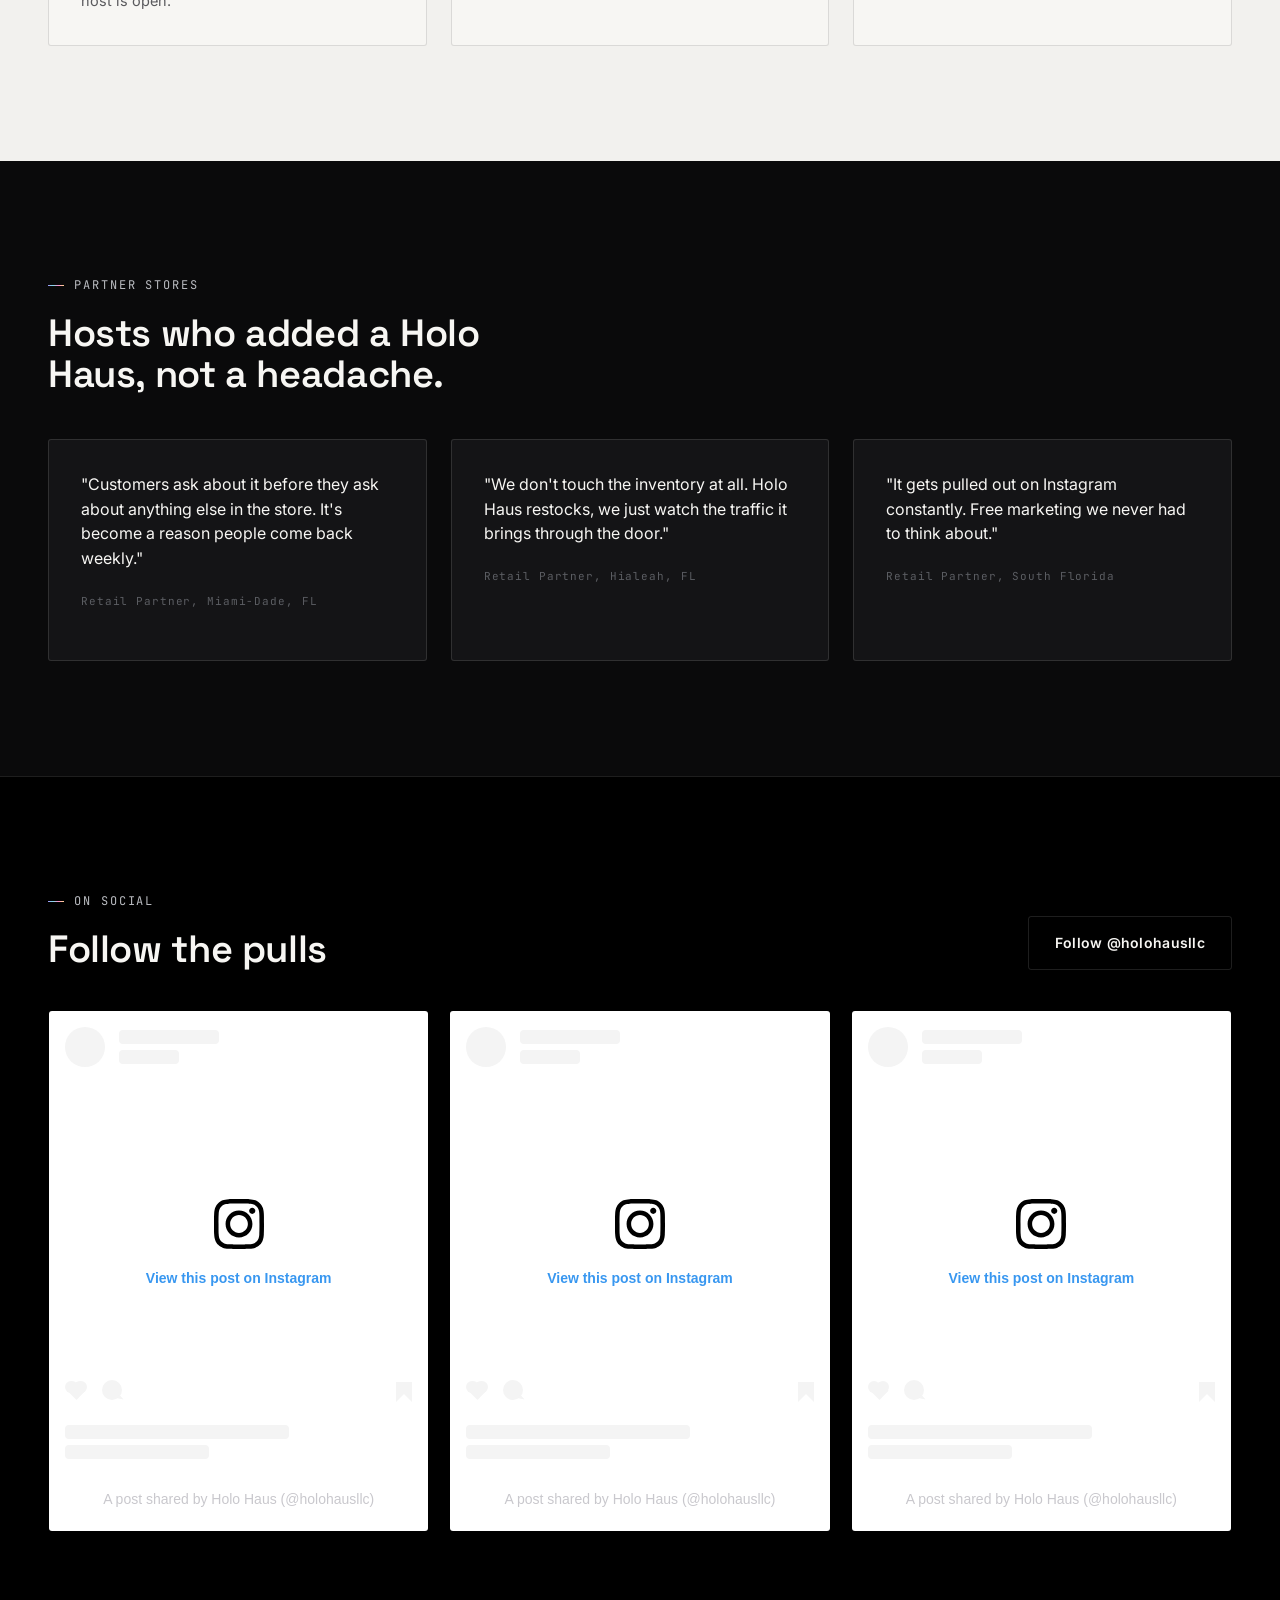
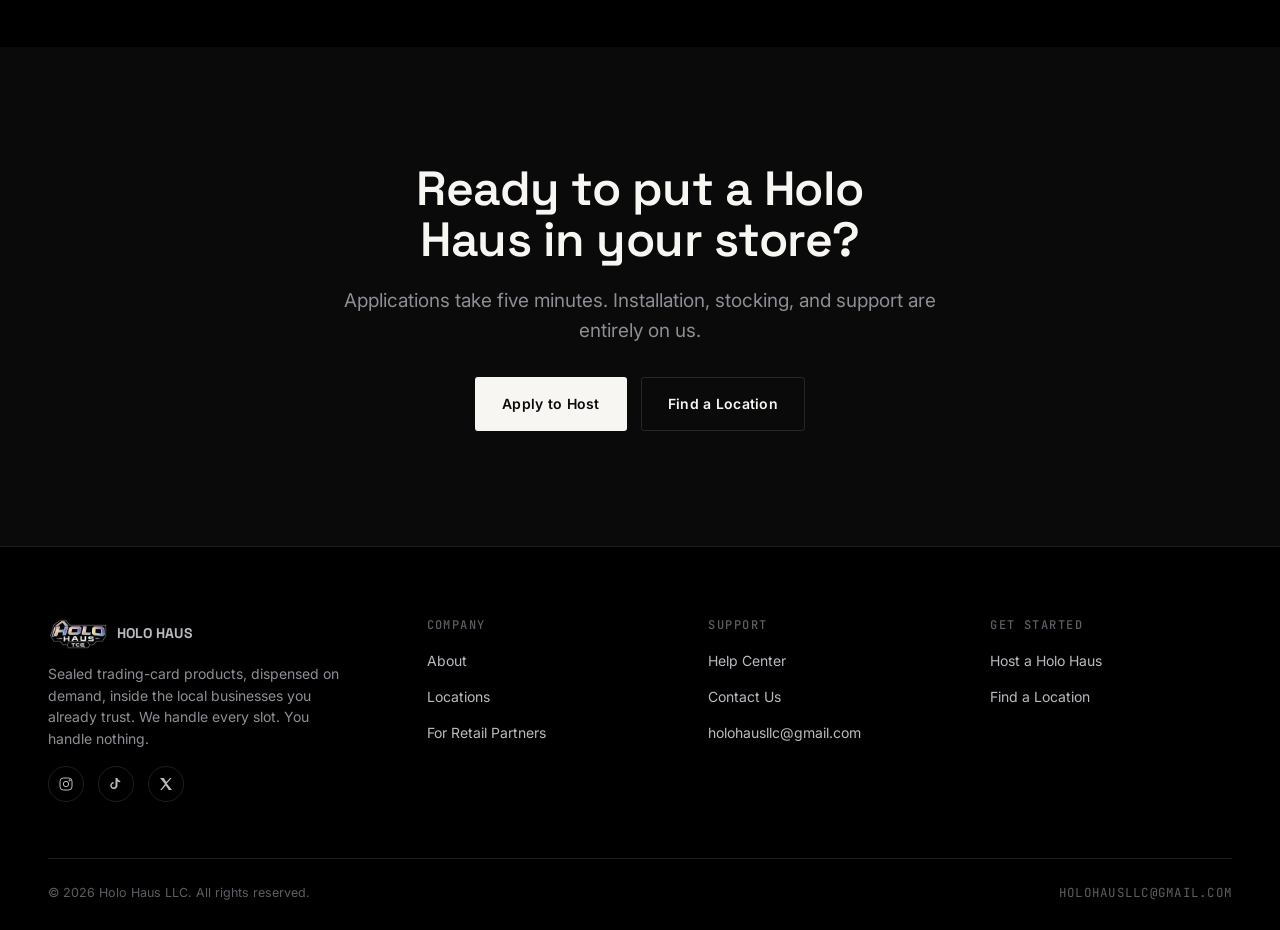
==== commit cfac095c: "Add files via upload" ====
--- a/index.html
+++ b/index.html
@@ -115,14 +115,16 @@
       </div>
       <a href="https://www.instagram.com/holohausllc" target="_blank" rel="noopener" class="btn btn-ghost">Follow @holohausllc</a>
     </div>
-    <div class="grid-4" style="margin-top:40px; gap:14px;">
-      <div class="vend-slot" style="aspect-ratio:1;"><div class="card"></div></div>
-      <div class="vend-slot" style="aspect-ratio:1;"><div class="card"></div></div>
-      <div class="vend-slot" style="aspect-ratio:1;"><div class="card"></div></div>
-      <div class="vend-slot" style="aspect-ratio:1;"><div class="card"></div></div>
+    <div class="grid-3 reveal" style="margin-top:40px; gap:20px; align-items:start;">
+      <blockquote class="instagram-media" data-instgrm-permalink="https://www.instagram.com/p/DcHaOs1M1XN/?utm_source=ig_embed&amp;utm_campaign=loading" data-instgrm-version="14" style=" background:#FFF; border:0; border-radius:3px; box-shadow:0 0 1px 0 rgba(0,0,0,0.5),0 1px 10px 0 rgba(0,0,0,0.15); margin: 1px; max-width:540px; min-width:326px; padding:0; width:99.375%; width:-webkit-calc(100% - 2px); width:calc(100% - 2px);"><div style="padding:16px;"> <a href="https://www.instagram.com/p/DcHaOs1M1XN/?utm_source=ig_embed&amp;utm_campaign=loading" style=" background:#FFFFFF; line-height:0; padding:0 0; text-align:center; text-decoration:none; width:100%;" target="_blank"> <div style=" display: flex; flex-direction: row; align-items: center;"> <div style="background-color: #F4F4F4; border-radius: 50%; flex-grow: 0; height: 40px; margin-right: 14px; width: 40px;"></div> <div style="display: flex; flex-direction: column; flex-grow: 1; justify-content: center;"> <div style=" background-color: #F4F4F4; border-radius: 4px; flex-grow: 0; height: 14px; margin-bottom: 6px; width: 100px;"></div> <div style=" background-color: #F4F4F4; border-radius: 4px; flex-grow: 0; height: 14px; width: 60px;"></div></div></div><div style="padding: 19% 0;"></div> <div style="display:block; height:50px; margin:0 auto 12px; width:50px;"><svg width="50px" height="50px" viewBox="0 0 60 60" version="1.1" xmlns="https://www.w3.org/2000/svg" xmlns:xlink="https://www.w3.org/1999/xlink"><g stroke="none" stroke-width="1" fill="none" fill-rule="evenodd"><g transform="translate(-511.000000, -20.000000)" fill="#000000"><g><path d="M556.869,30.41 C554.814,30.41 553.148,32.076 553.148,34.131 C553.148,36.186 554.814,37.852 556.869,37.852 C558.924,37.852 560.59,36.186 560.59,34.131 C560.59,32.076 558.924,30.41 556.869,30.41 M541,60.657 C535.114,60.657 530.342,55.887 530.342,50 C530.342,44.114 535.114,39.342 541,39.342 C546.887,39.342 551.658,44.114 551.658,50 C551.658,55.887 546.887,60.657 541,60.657 M541,33.886 C532.1,33.886 524.886,41.1 524.886,50 C524.886,58.899 532.1,66.113 541,66.113 C549.9,66.113 557.115,58.899 557.115,50 C557.115,41.1 549.9,33.886 541,33.886 M565.378,62.101 C565.244,65.022 564.756,66.606 564.346,67.663 C563.803,69.06 563.154,70.057 562.106,71.106 C561.058,72.155 560.06,72.803 558.662,73.347 C557.607,73.757 556.021,74.244 553.102,74.378 C549.944,74.521 548.997,74.552 541,74.552 C533.003,74.552 532.056,74.521 528.898,74.378 C525.979,74.244 524.393,73.757 523.338,73.347 C521.94,72.803 520.942,72.155 519.894,71.106 C518.846,70.057 518.197,69.06 517.654,67.663 C517.244,66.606 516.755,65.022 516.623,62.101 C516.479,58.943 516.448,57.996 516.448,50 C516.448,42.003 516.479,41.056 516.623,37.899 C516.755,34.978 517.244,33.391 517.654,32.338 C518.197,30.938 518.846,29.942 519.894,28.894 C520.942,27.846 521.94,27.196 523.338,26.654 C524.393,26.244 525.979,25.756 528.898,25.623 C532.057,25.479 533.004,25.448 541,25.448 C548.997,25.448 549.943,25.479 553.102,25.623 C556.021,25.756 557.607,26.244 558.662,26.654 C560.06,27.196 561.058,27.846 562.106,28.894 C563.154,29.942 563.803,30.938 564.346,32.338 C564.756,33.391 565.244,34.978 565.378,37.899 C565.522,41.056 565.552,42.003 565.552,50 C565.552,57.996 565.522,58.943 565.378,62.101 M570.82,37.631 C570.674,34.438 570.167,32.258 569.425,30.349 C568.659,28.377 567.633,26.702 565.965,25.035 C564.297,23.368 562.623,22.342 560.652,21.575 C558.743,20.834 556.562,20.326 553.369,20.18 C550.169,20.033 549.148,20 541,20 C532.853,20 531.831,20.033 528.631,20.18 C525.438,20.326 523.257,20.834 521.349,21.575 C519.376,22.342 517.703,23.368 516.035,25.035 C514.368,26.702 513.342,28.377 512.574,30.349 C511.834,32.258 511.326,34.438 511.181,37.631 C511.035,40.831 511,41.851 511,50 C511,58.147 511.035,59.17 511.181,62.369 C511.326,65.562 511.834,67.743 512.574,69.651 C513.342,71.625 514.368,73.296 516.035,74.965 C517.703,76.634 519.376,77.658 521.349,78.425 C523.257,79.167 525.438,79.673 528.631,79.82 C531.831,79.965 532.853,80.001 541,80.001 C549.148,80.001 550.169,79.965 553.369,79.82 C556.562,79.673 558.743,79.167 560.652,78.425 C562.623,77.658 564.297,76.634 565.965,74.965 C567.633,73.296 568.659,71.625 569.425,69.651 C570.167,67.743 570.674,65.562 570.82,62.369 C570.966,59.17 571,58.147 571,50 C571,41.851 570.966,40.831 570.82,37.631"></path></g></g></g></svg></div><div style="padding-top: 8px;"> <div style=" color:#3897f0; font-family:Arial,sans-serif; font-size:14px; font-style:normal; font-weight:550; line-height:18px;">View this post on Instagram</div></div><div style="padding: 12.5% 0;"></div> <div style="display: flex; flex-direction: row; margin-bottom: 14px; align-items: center;"><div> <div style="background-color: #F4F4F4; border-radius: 50%; height: 12.5px; width: 12.5px; transform: translateX(0px) translateY(7px);"></div> <div style="background-color: #F4F4F4; height: 12.5px; transform: rotate(-45deg) translateX(3px) translateY(1px); width: 12.5px; flex-grow: 0; margin-right: 14px; margin-left: 2px;"></div> <div style="background-color: #F4F4F4; border-radius: 50%; height: 12.5px; width: 12.5px; transform: translateX(9px) translateY(-18px);"></div></div><div style="margin-left: 8px;"> <div style=" background-color: #F4F4F4; border-radius: 50%; flex-grow: 0; height: 20px; width: 20px;"></div> <div style=" width: 0; height: 0; border-top: 2px solid transparent; border-left: 6px solid #f4f4f4; border-bottom: 2px solid transparent; transform: translateX(16px) translateY(-4px) rotate(30deg)"></div></div><div style="margin-left: auto;"> <div style=" width: 0px; border-top: 8px solid #F4F4F4; border-right: 8px solid transparent; transform: translateY(16px);"></div> <div style=" background-color: #F4F4F4; flex-grow: 0; height: 12px; width: 16px; transform: translateY(-4px);"></div> <div style=" width: 0; height: 0; border-top: 8px solid #F4F4F4; border-left: 8px solid transparent; transform: translateY(-4px) translateX(8px);"></div></div></div> <div style="display: flex; flex-direction: column; flex-grow: 1; justify-content: center; margin-bottom: 24px;"> <div style=" background-color: #F4F4F4; border-radius: 4px; flex-grow: 0; height: 14px; margin-bottom: 6px; width: 224px;"></div> <div style=" background-color: #F4F4F4; border-radius: 4px; flex-grow: 0; height: 14px; width: 144px;"></div></div></a><p style=" color:#c9c8cd; font-family:Arial,sans-serif; font-size:14px; line-height:17px; margin-bottom:0; margin-top:8px; overflow:hidden; padding:8px 0 7px; text-align:center; text-overflow:ellipsis; white-space:nowrap;"><a href="https://www.instagram.com/p/DcHaOs1M1XN/?utm_source=ig_embed&amp;utm_campaign=loading" style=" color:#c9c8cd; font-family:Arial,sans-serif; font-size:14px; font-style:normal; font-weight:normal; line-height:17px; text-decoration:none;" target="_blank">A post shared by Holo Haus (@holohausllc)</a></p></div></blockquote>
+
+      <blockquote class="instagram-media" data-instgrm-permalink="https://www.instagram.com/reel/DcKcmYmOdj0/?utm_source=ig_embed&amp;utm_campaign=loading" data-instgrm-version="14" style=" background:#FFF; border:0; border-radius:3px; box-shadow:0 0 1px 0 rgba(0,0,0,0.5),0 1px 10px 0 rgba(0,0,0,0.15); margin: 1px; max-width:540px; min-width:326px; padding:0; width:99.375%; width:-webkit-calc(100% - 2px); width:calc(100% - 2px);"><div style="padding:16px;"> <a href="https://www.instagram.com/reel/DcKcmYmOdj0/?utm_source=ig_embed&amp;utm_campaign=loading" style=" background:#FFFFFF; line-height:0; padding:0 0; text-align:center; text-decoration:none; width:100%;" target="_blank"> <div style=" display: flex; flex-direction: row; align-items: center;"> <div style="background-color: #F4F4F4; border-radius: 50%; flex-grow: 0; height: 40px; margin-right: 14px; width: 40px;"></div> <div style="display: flex; flex-direction: column; flex-grow: 1; justify-content: center;"> <div style=" background-color: #F4F4F4; border-radius: 4px; flex-grow: 0; height: 14px; margin-bottom: 6px; width: 100px;"></div> <div style=" background-color: #F4F4F4; border-radius: 4px; flex-grow: 0; height: 14px; width: 60px;"></div></div></div><div style="padding: 19% 0;"></div> <div style="display:block; height:50px; margin:0 auto 12px; width:50px;"><svg width="50px" height="50px" viewBox="0 0 60 60" version="1.1" xmlns="https://www.w3.org/2000/svg" xmlns:xlink="https://www.w3.org/1999/xlink"><g stroke="none" stroke-width="1" fill="none" fill-rule="evenodd"><g transform="translate(-511.000000, -20.000000)" fill="#000000"><g><path d="M556.869,30.41 C554.814,30.41 553.148,32.076 553.148,34.131 C553.148,36.186 554.814,37.852 556.869,37.852 C558.924,37.852 560.59,36.186 560.59,34.131 C560.59,32.076 558.924,30.41 556.869,30.41 M541,60.657 C535.114,60.657 530.342,55.887 530.342,50 C530.342,44.114 535.114,39.342 541,39.342 C546.887,39.342 551.658,44.114 551.658,50 C551.658,55.887 546.887,60.657 541,60.657 M541,33.886 C532.1,33.886 524.886,41.1 524.886,50 C524.886,58.899 532.1,66.113 541,66.113 C549.9,66.113 557.115,58.899 557.115,50 C557.115,41.1 549.9,33.886 541,33.886 M565.378,62.101 C565.244,65.022 564.756,66.606 564.346,67.663 C563.803,69.06 563.154,70.057 562.106,71.106 C561.058,72.155 560.06,72.803 558.662,73.347 C557.607,73.757 556.021,74.244 553.102,74.378 C549.944,74.521 548.997,74.552 541,74.552 C533.003,74.552 532.056,74.521 528.898,74.378 C525.979,74.244 524.393,73.757 523.338,73.347 C521.94,72.803 520.942,72.155 519.894,71.106 C518.846,70.057 518.197,69.06 517.654,67.663 C517.244,66.606 516.755,65.022 516.623,62.101 C516.479,58.943 516.448,57.996 516.448,50 C516.448,42.003 516.479,41.056 516.623,37.899 C516.755,34.978 517.244,33.391 517.654,32.338 C518.197,30.938 518.846,29.942 519.894,28.894 C520.942,27.846 521.94,27.196 523.338,26.654 C524.393,26.244 525.979,25.756 528.898,25.623 C532.057,25.479 533.004,25.448 541,25.448 C548.997,25.448 549.943,25.479 553.102,25.623 C556.021,25.756 557.607,26.244 558.662,26.654 C560.06,27.196 561.058,27.846 562.106,28.894 C563.154,29.942 563.803,30.938 564.346,32.338 C564.756,33.391 565.244,34.978 565.378,37.899 C565.522,41.056 565.552,42.003 565.552,50 C565.552,57.996 565.522,58.943 565.378,62.101 M570.82,37.631 C570.674,34.438 570.167,32.258 569.425,30.349 C568.659,28.377 567.633,26.702 565.965,25.035 C564.297,23.368 562.623,22.342 560.652,21.575 C558.743,20.834 556.562,20.326 553.369,20.18 C550.169,20.033 549.148,20 541,20 C532.853,20 531.831,20.033 528.631,20.18 C525.438,20.326 523.257,20.834 521.349,21.575 C519.376,22.342 517.703,23.368 516.035,25.035 C514.368,26.702 513.342,28.377 512.574,30.349 C511.834,32.258 511.326,34.438 511.181,37.631 C511.035,40.831 511,41.851 511,50 C511,58.147 511.035,59.17 511.181,62.369 C511.326,65.562 511.834,67.743 512.574,69.651 C513.342,71.625 514.368,73.296 516.035,74.965 C517.703,76.634 519.376,77.658 521.349,78.425 C523.257,79.167 525.438,79.673 528.631,79.82 C531.831,79.965 532.853,80.001 541,80.001 C549.148,80.001 550.169,79.965 553.369,79.82 C556.562,79.673 558.743,79.167 560.652,78.425 C562.623,77.658 564.297,76.634 565.965,74.965 C567.633,73.296 568.659,71.625 569.425,69.651 C570.167,67.743 570.674,65.562 570.82,62.369 C570.966,59.17 571,58.147 571,50 C571,41.851 570.966,40.831 570.82,37.631"></path></g></g></g></svg></div><div style="padding-top: 8px;"> <div style=" color:#3897f0; font-family:Arial,sans-serif; font-size:14px; font-style:normal; font-weight:550; line-height:18px;">View this post on Instagram</div></div><div style="padding: 12.5% 0;"></div> <div style="display: flex; flex-direction: row; margin-bottom: 14px; align-items: center;"><div> <div style="background-color: #F4F4F4; border-radius: 50%; height: 12.5px; width: 12.5px; transform: translateX(0px) translateY(7px);"></div> <div style="background-color: #F4F4F4; height: 12.5px; transform: rotate(-45deg) translateX(3px) translateY(1px); width: 12.5px; flex-grow: 0; margin-right: 14px; margin-left: 2px;"></div> <div style="background-color: #F4F4F4; border-radius: 50%; height: 12.5px; width: 12.5px; transform: translateX(9px) translateY(-18px);"></div></div><div style="margin-left: 8px;"> <div style=" background-color: #F4F4F4; border-radius: 50%; flex-grow: 0; height: 20px; width: 20px;"></div> <div style=" width: 0; height: 0; border-top: 2px solid transparent; border-left: 6px solid #f4f4f4; border-bottom: 2px solid transparent; transform: translateX(16px) translateY(-4px) rotate(30deg)"></div></div><div style="margin-left: auto;"> <div style=" width: 0px; border-top: 8px solid #F4F4F4; border-right: 8px solid transparent; transform: translateY(16px);"></div> <div style=" background-color: #F4F4F4; flex-grow: 0; height: 12px; width: 16px; transform: translateY(-4px);"></div> <div style=" width: 0; height: 0; border-top: 8px solid #F4F4F4; border-left: 8px solid transparent; transform: translateY(-4px) translateX(8px);"></div></div></div> <div style="display: flex; flex-direction: column; flex-grow: 1; justify-content: center; margin-bottom: 24px;"> <div style=" background-color: #F4F4F4; border-radius: 4px; flex-grow: 0; height: 14px; margin-bottom: 6px; width: 224px;"></div> <div style=" background-color: #F4F4F4; border-radius: 4px; flex-grow: 0; height: 14px; width: 144px;"></div></div></a><p style=" color:#c9c8cd; font-family:Arial,sans-serif; font-size:14px; line-height:17px; margin-bottom:0; margin-top:8px; overflow:hidden; padding:8px 0 7px; text-align:center; text-overflow:ellipsis; white-space:nowrap;"><a href="https://www.instagram.com/reel/DcKcmYmOdj0/?utm_source=ig_embed&amp;utm_campaign=loading" style=" color:#c9c8cd; font-family:Arial,sans-serif; font-size:14px; font-style:normal; font-weight:normal; line-height:17px; text-decoration:none;" target="_blank">A post shared by Holo Haus (@holohausllc)</a></p></div></blockquote>
+
+      <blockquote class="instagram-media" data-instgrm-permalink="https://www.instagram.com/reel/DcOVWl5OxsV/?utm_source=ig_embed&amp;utm_campaign=loading" data-instgrm-version="14" style=" background:#FFF; border:0; border-radius:3px; box-shadow:0 0 1px 0 rgba(0,0,0,0.5),0 1px 10px 0 rgba(0,0,0,0.15); margin: 1px; max-width:540px; min-width:326px; padding:0; width:99.375%; width:-webkit-calc(100% - 2px); width:calc(100% - 2px);"><div style="padding:16px;"> <a href="https://www.instagram.com/reel/DcOVWl5OxsV/?utm_source=ig_embed&amp;utm_campaign=loading" style=" background:#FFFFFF; line-height:0; padding:0 0; text-align:center; text-decoration:none; width:100%;" target="_blank"> <div style=" display: flex; flex-direction: row; align-items: center;"> <div style="background-color: #F4F4F4; border-radius: 50%; flex-grow: 0; height: 40px; margin-right: 14px; width: 40px;"></div> <div style="display: flex; flex-direction: column; flex-grow: 1; justify-content: center;"> <div style=" background-color: #F4F4F4; border-radius: 4px; flex-grow: 0; height: 14px; margin-bottom: 6px; width: 100px;"></div> <div style=" background-color: #F4F4F4; border-radius: 4px; flex-grow: 0; height: 14px; width: 60px;"></div></div></div><div style="padding: 19% 0;"></div> <div style="display:block; height:50px; margin:0 auto 12px; width:50px;"><svg width="50px" height="50px" viewBox="0 0 60 60" version="1.1" xmlns="https://www.w3.org/2000/svg" xmlns:xlink="https://www.w3.org/1999/xlink"><g stroke="none" stroke-width="1" fill="none" fill-rule="evenodd"><g transform="translate(-511.000000, -20.000000)" fill="#000000"><g><path d="M556.869,30.41 C554.814,30.41 553.148,32.076 553.148,34.131 C553.148,36.186 554.814,37.852 556.869,37.852 C558.924,37.852 560.59,36.186 560.59,34.131 C560.59,32.076 558.924,30.41 556.869,30.41 M541,60.657 C535.114,60.657 530.342,55.887 530.342,50 C530.342,44.114 535.114,39.342 541,39.342 C546.887,39.342 551.658,44.114 551.658,50 C551.658,55.887 546.887,60.657 541,60.657 M541,33.886 C532.1,33.886 524.886,41.1 524.886,50 C524.886,58.899 532.1,66.113 541,66.113 C549.9,66.113 557.115,58.899 557.115,50 C557.115,41.1 549.9,33.886 541,33.886 M565.378,62.101 C565.244,65.022 564.756,66.606 564.346,67.663 C563.803,69.06 563.154,70.057 562.106,71.106 C561.058,72.155 560.06,72.803 558.662,73.347 C557.607,73.757 556.021,74.244 553.102,74.378 C549.944,74.521 548.997,74.552 541,74.552 C533.003,74.552 532.056,74.521 528.898,74.378 C525.979,74.244 524.393,73.757 523.338,73.347 C521.94,72.803 520.942,72.155 519.894,71.106 C518.846,70.057 518.197,69.06 517.654,67.663 C517.244,66.606 516.755,65.022 516.623,62.101 C516.479,58.943 516.448,57.996 516.448,50 C516.448,42.003 516.479,41.056 516.623,37.899 C516.755,34.978 517.244,33.391 517.654,32.338 C518.197,30.938 518.846,29.942 519.894,28.894 C520.942,27.846 521.94,27.196 523.338,26.654 C524.393,26.244 525.979,25.756 528.898,25.623 C532.057,25.479 533.004,25.448 541,25.448 C548.997,25.448 549.943,25.479 553.102,25.623 C556.021,25.756 557.607,26.244 558.662,26.654 C560.06,27.196 561.058,27.846 562.106,28.894 C563.154,29.942 563.803,30.938 564.346,32.338 C564.756,33.391 565.244,34.978 565.378,37.899 C565.522,41.056 565.552,42.003 565.552,50 C565.552,57.996 565.522,58.943 565.378,62.101 M570.82,37.631 C570.674,34.438 570.167,32.258 569.425,30.349 C568.659,28.377 567.633,26.702 565.965,25.035 C564.297,23.368 562.623,22.342 560.652,21.575 C558.743,20.834 556.562,20.326 553.369,20.18 C550.169,20.033 549.148,20 541,20 C532.853,20 531.831,20.033 528.631,20.18 C525.438,20.326 523.257,20.834 521.349,21.575 C519.376,22.342 517.703,23.368 516.035,25.035 C514.368,26.702 513.342,28.377 512.574,30.349 C511.834,32.258 511.326,34.438 511.181,37.631 C511.035,40.831 511,41.851 511,50 C511,58.147 511.035,59.17 511.181,62.369 C511.326,65.562 511.834,67.743 512.574,69.651 C513.342,71.625 514.368,73.296 516.035,74.965 C517.703,76.634 519.376,77.658 521.349,78.425 C523.257,79.167 525.438,79.673 528.631,79.82 C531.831,79.965 532.853,80.001 541,80.001 C549.148,80.001 550.169,79.965 553.369,79.82 C556.562,79.673 558.743,79.167 560.652,78.425 C562.623,77.658 564.297,76.634 565.965,74.965 C567.633,73.296 568.659,71.625 569.425,69.651 C570.167,67.743 570.674,65.562 570.82,62.369 C570.966,59.17 571,58.147 571,50 C571,41.851 570.966,40.831 570.82,37.631"></path></g></g></g></svg></div><div style="padding-top: 8px;"> <div style=" color:#3897f0; font-family:Arial,sans-serif; font-size:14px; font-style:normal; font-weight:550; line-height:18px;">View this post on Instagram</div></div><div style="padding: 12.5% 0;"></div> <div style="display: flex; flex-direction: row; margin-bottom: 14px; align-items: center;"><div> <div style="background-color: #F4F4F4; border-radius: 50%; height: 12.5px; width: 12.5px; transform: translateX(0px) translateY(7px);"></div> <div style="background-color: #F4F4F4; height: 12.5px; transform: rotate(-45deg) translateX(3px) translateY(1px); width: 12.5px; flex-grow: 0; margin-right: 14px; margin-left: 2px;"></div> <div style="background-color: #F4F4F4; border-radius: 50%; height: 12.5px; width: 12.5px; transform: translateX(9px) translateY(-18px);"></div></div><div style="margin-left: 8px;"> <div style=" background-color: #F4F4F4; border-radius: 50%; flex-grow: 0; height: 20px; width: 20px;"></div> <div style=" width: 0; height: 0; border-top: 2px solid transparent; border-left: 6px solid #f4f4f4; border-bottom: 2px solid transparent; transform: translateX(16px) translateY(-4px) rotate(30deg)"></div></div><div style="margin-left: auto;"> <div style=" width: 0px; border-top: 8px solid #F4F4F4; border-right: 8px solid transparent; transform: translateY(16px);"></div> <div style=" background-color: #F4F4F4; flex-grow: 0; height: 12px; width: 16px; transform: translateY(-4px);"></div> <div style=" width: 0; height: 0; border-top: 8px solid #F4F4F4; border-left: 8px solid transparent; transform: translateY(-4px) translateX(8px);"></div></div></div> <div style="display: flex; flex-direction: column; flex-grow: 1; justify-content: center; margin-bottom: 24px;"> <div style=" background-color: #F4F4F4; border-radius: 4px; flex-grow: 0; height: 14px; margin-bottom: 6px; width: 224px;"></div> <div style=" background-color: #F4F4F4; border-radius: 4px; flex-grow: 0; height: 14px; width: 144px;"></div></div></a><p style=" color:#c9c8cd; font-family:Arial,sans-serif; font-size:14px; line-height:17px; margin-bottom:0; margin-top:8px; overflow:hidden; padding:8px 0 7px; text-align:center; text-overflow:ellipsis; white-space:nowrap;"><a href="https://www.instagram.com/reel/DcOVWl5OxsV/?utm_source=ig_embed&amp;utm_campaign=loading" style=" color:#c9c8cd; font-family:Arial,sans-serif; font-size:14px; font-style:normal; font-weight:normal; line-height:17px; text-decoration:none;" target="_blank">A post shared by Holo Haus (@holohausllc)</a></p></div></blockquote>
     </div>
   </div>
 </section>
+<script async src="//www.instagram.com/embed.js"></script>
 
 <!-- CTA -->
 <section class="section">
--- a/styles.css
+++ b/styles.css
@@ -148,9 +148,14 @@
 /* ---------- nav ---------- */
 .nav{
   position:fixed; top:0; left:0; right:0; z-index:100;
+  border-bottom:1px solid var(--line);
+}
+.nav::before{
+  content:"";
+  position:absolute; inset:0;
   background:rgba(10,10,11,0.72);
   backdrop-filter:blur(14px);
-  border-bottom:1px solid var(--line);
+  z-index:-1;
 }
 .nav .container{
   display:flex; align-items:center; justify-content:space-between;
@@ -462,7 +467,7 @@
 .process .step{padding:36px 30px; border-right:1px solid var(--line); background:var(--black-soft);}
 .process .step:last-child{border-right:none;}
 .process .num{font-family:'JetBrains Mono',monospace; font-size:13px; color:var(--chrome-dim);}
-.process h3{margin-top:14px; font-size:19px;}
+.process h3{margin-top:14px; font-size:19px; color:var(--white);}
 .process p{margin-top:10px; color:var(--ink-mute); font-size:14.5px;}
 @media (max-width:820px){
   .process{grid-template-columns:1fr;}
